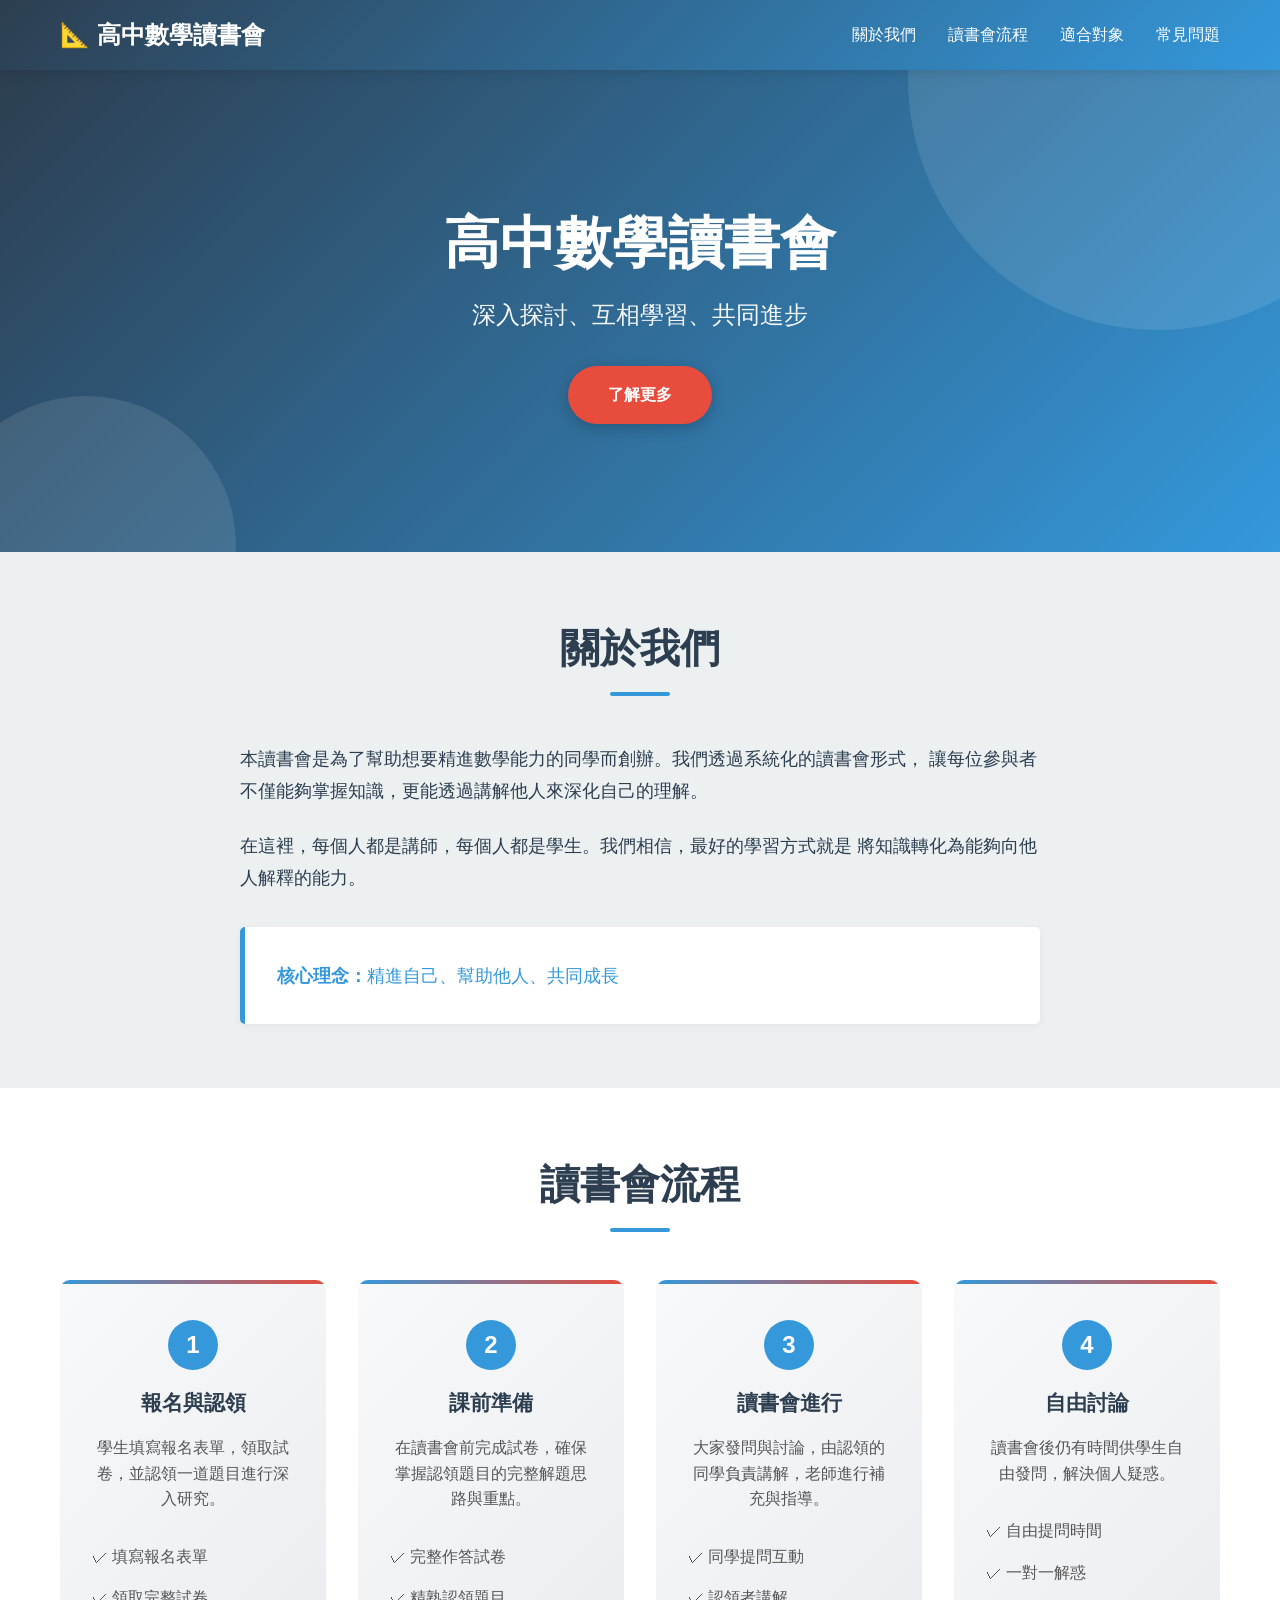
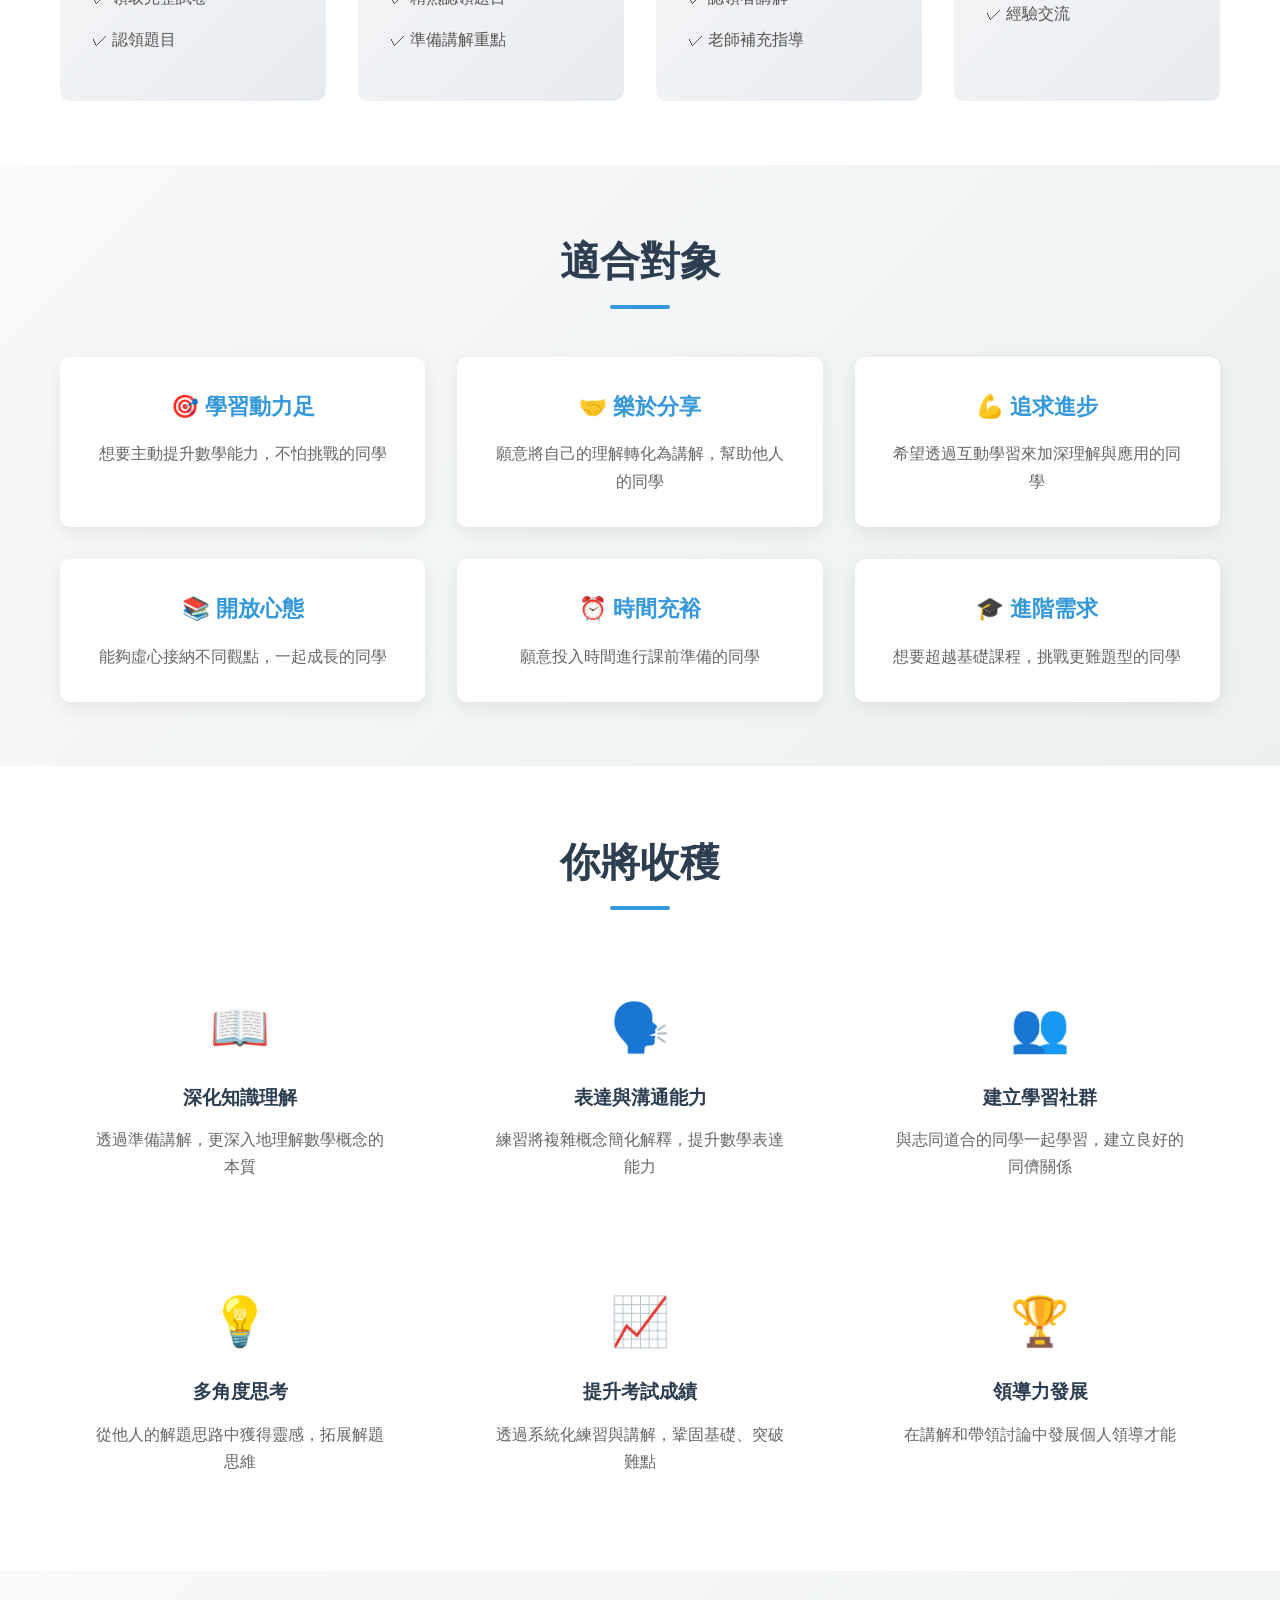
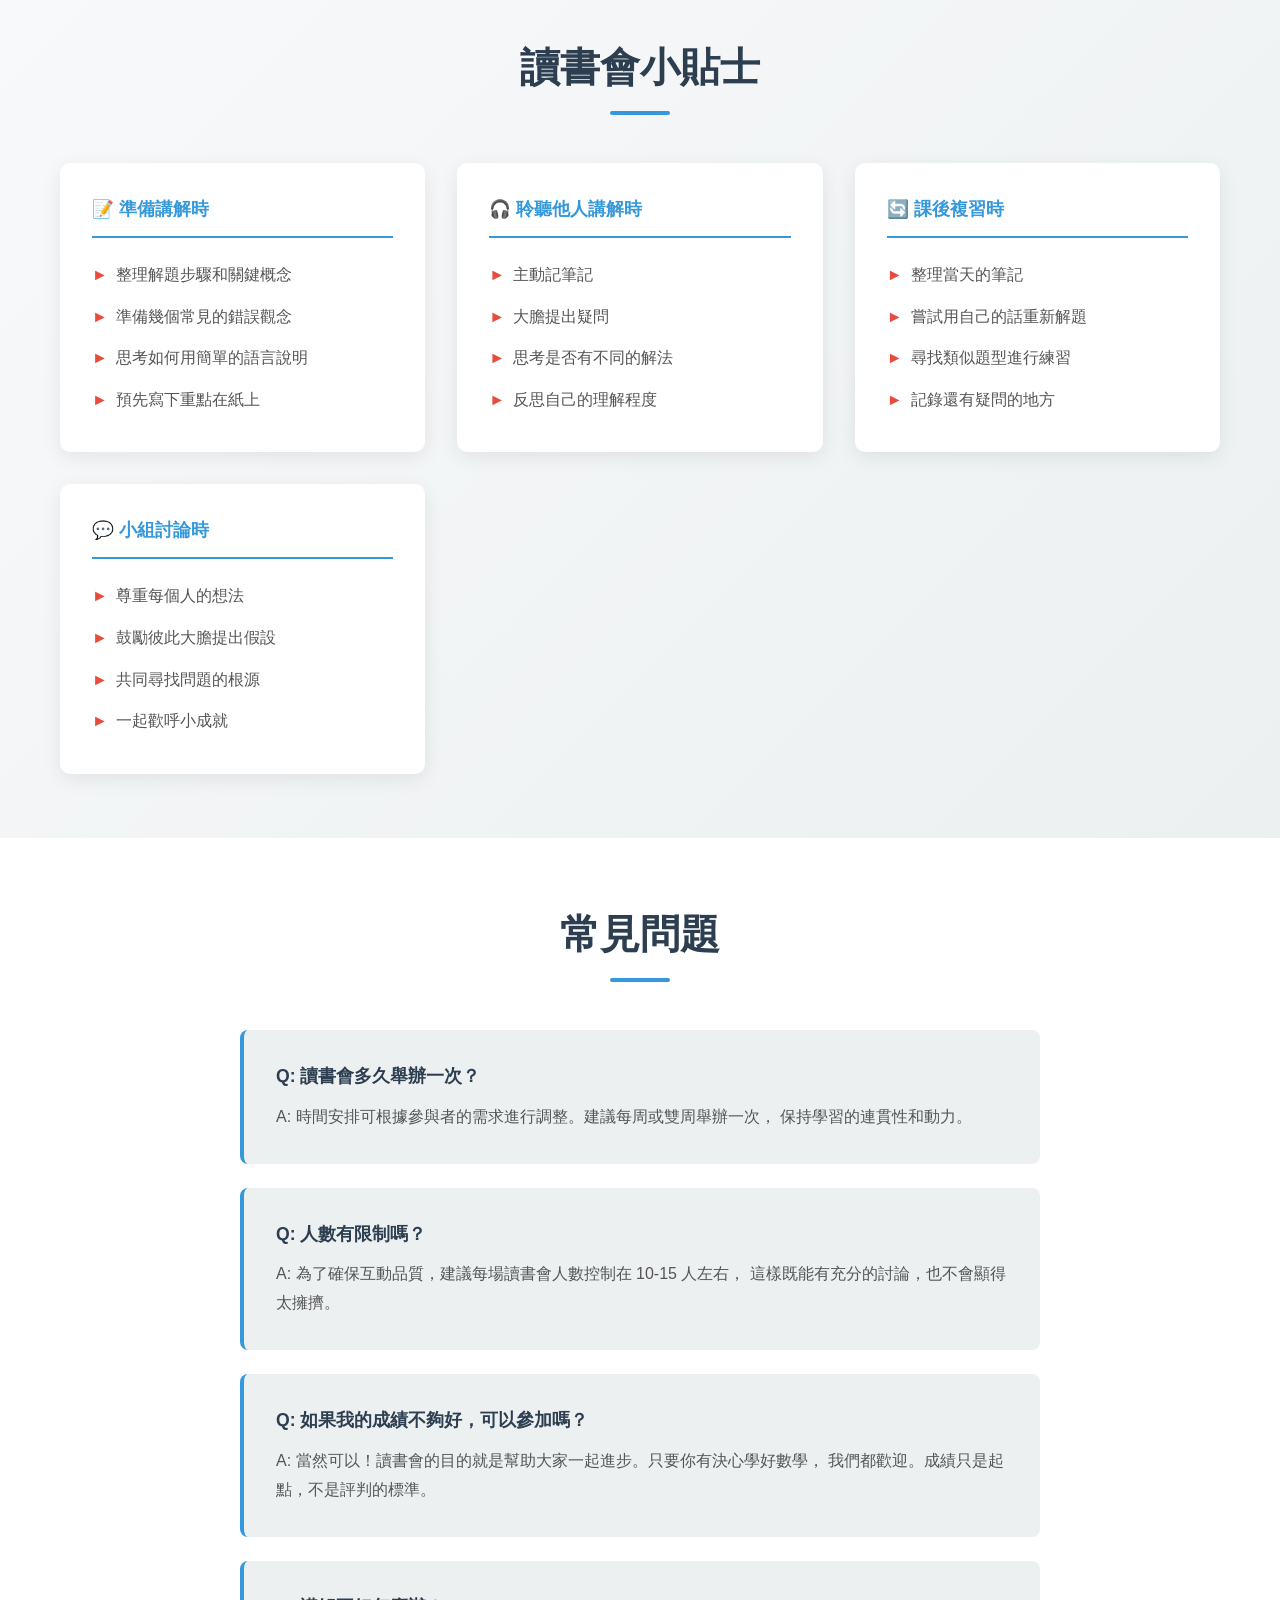
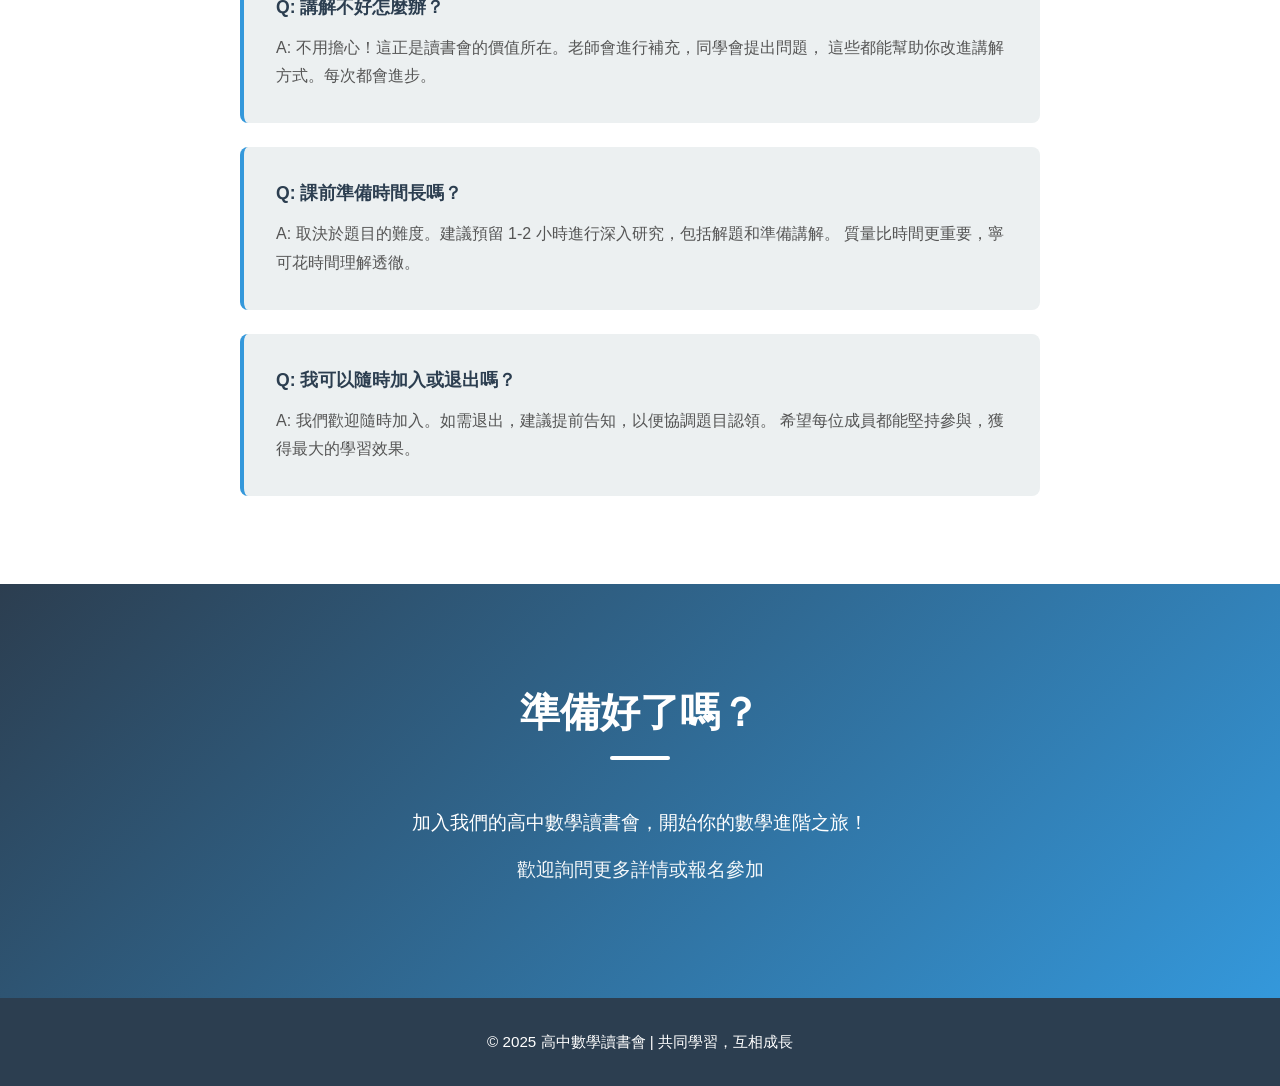
==== index.html @ 01ed3bdd "first commit" ====
<!DOCTYPE html>
<html lang="zh-TW">
<head>
    <meta charset="UTF-8">
    <meta name="viewport" content="width=device-width, initial-scale=1.0">
    <title>高中數學讀書會</title>
    <meta name="description" content="高中數學讀書會｜系統化練習與同儕講解，協助學生深化數學理解、提升解題與表達能力。報名、領卷、認領題目、課前準備、到會上講解並討論。歡迎有心提升的同學加入。">
    <meta name="keywords" content="高中數學, 讀書會, 數學練習, 題目認領, 解題講解, 學習社群">
    <meta name="robots" content="index, follow">
    <link rel="canonical" href="https://example.com/">
    <!-- Open Graph / Facebook -->
    <meta property="og:title" content="高中數學讀書會">
    <meta property="og:description" content="系統化練習與講解：提升數學能力、加強解題與表達。立即報名並認領題目，一起進步！">
    <meta property="og:type" content="website">
    <meta property="og:url" content="https://example.com/">
    <meta property="og:image" content="https://example.com/og-image.png">
    <meta property="og:locale" content="zh_TW">
    <!-- Twitter -->
    <meta name="twitter:card" content="summary_large_image">
    <meta name="twitter:title" content="高中數學讀書會">
    <meta name="twitter:description" content="系統化練習與講解：提升數學能力、加強解題與表達。立即報名並認領題目，一起進步！">
    <meta name="twitter:image" content="https://example.com/og-image.png">
    <meta name="theme-color" content="#2c3e50">
    <link rel="stylesheet" href="styles.css">
        <!-- Structured data (JSON-LD): EducationalOrganization + sample Event -->
        <script type="application/ld+json">
        {
            "@context": "https://schema.org",
            "@graph": [
                {
                    "@type": "EducationalOrganization",
                    "@id": "https://example.com/#organization",
                    "name": "高中數學讀書會",
                    "url": "https://example.com/",
                    "description": "高中數學讀書會｜系統化練習與同儕講解，協助學生深化數學理解、提升解題與表達能力。",
                    "logo": "https://example.com/logo.png",
                    "contactPoint": [
                        {
                            "@type": "ContactPoint",
                            "contactType": "information",
                            "email": "mailto:info@example.com"
                        }
                    ]
                },
                {
                    "@type": "Event",
                    "@id": "https://example.com/#event",
                    "name": "高中數學讀書會場次",
                    "startDate": "2025-12-15T18:30:00+08:00",
                    "endDate": "2025-12-15T20:30:00+08:00",
                    "eventStatus": "https://schema.org/EventScheduled",
                    "eventAttendanceMode": "https://schema.org/OfflineEventAttendanceMode",
                    "location": {
                        "@type": "Place",
                        "name": "教室 / 線上平台",
                        "address": {
                            "@type": "PostalAddress",
                            "addressLocality": "臺北",
                            "addressCountry": "TW"
                        }
                    },
                    "description": "學生認領題目並在讀書會中講解，老師補充與討論。請依實際場次更新時間與地點資訊。",
                    "organizer": {
                        "@id": "https://example.com/#organization"
                    }
                }
            ]
        }
        </script>
</head>
<body>
    <!-- Navigation Bar -->
    <nav class="navbar">
        <div class="container">
            <div class="logo">📐 高中數學讀書會</div>
            <ul class="nav-links">
                <li><a href="#about">關於我們</a></li>
                <li><a href="#process">讀書會流程</a></li>
                <li><a href="#benefits">適合對象</a></li>
                <li><a href="#faq">常見問題</a></li>
            </ul>
        </div>
    </nav>

    <!-- Hero Section -->
    <section class="hero">
        <div class="hero-content">
            <h1>高中數學讀書會</h1>
            <p>深入探討、互相學習、共同進步</p>
            <a href="#process" class="cta-button">了解更多</a>
        </div>
    </section>

    <!-- About Section -->
    <section id="about" class="about">
        <div class="container">
            <h2>關於我們</h2>
            <div class="about-content">
                <p>
                    本讀書會是為了幫助想要精進數學能力的同學而創辦。我們透過系統化的讀書會形式，
                    讓每位參與者不僅能夠掌握知識，更能透過講解他人來深化自己的理解。
                </p>
                <p>
                    在這裡，每個人都是講師，每個人都是學生。我們相信，最好的學習方式就是
                    將知識轉化為能夠向他人解釋的能力。
                </p>
                <div class="highlight-box">
                    <p><strong>核心理念：</strong>精進自己、幫助他人、共同成長</p>
                </div>
            </div>
        </div>
    </section>

    <!-- Process Section -->
    <section id="process" class="process">
        <div class="container">
            <h2>讀書會流程</h2>
            <div class="process-steps">
                <div class="step">
                    <div class="step-number">1</div>
                    <h3>報名與認領</h3>
                    <p>學生填寫報名表單，領取試卷，並認領一道題目進行深入研究。</p>
                    <ul class="step-details">
                        <li>✓ 填寫報名表單</li>
                        <li>✓ 領取完整試卷</li>
                        <li>✓ 認領題目</li>
                    </ul>
                </div>

                <div class="step">
                    <div class="step-number">2</div>
                    <h3>課前準備</h3>
                    <p>在讀書會前完成試卷，確保掌握認領題目的完整解題思路與重點。</p>
                    <ul class="step-details">
                        <li>✓ 完整作答試卷</li>
                        <li>✓ 精熟認領題目</li>
                        <li>✓ 準備講解重點</li>
                    </ul>
                </div>

                <div class="step">
                    <div class="step-number">3</div>
                    <h3>讀書會進行</h3>
                    <p>大家發問與討論，由認領的同學負責講解，老師進行補充與指導。</p>
                    <ul class="step-details">
                        <li>✓ 同學提問互動</li>
                        <li>✓ 認領者講解</li>
                        <li>✓ 老師補充指導</li>
                    </ul>
                </div>

                <div class="step">
                    <div class="step-number">4</div>
                    <h3>自由討論</h3>
                    <p>讀書會後仍有時間供學生自由發問，解決個人疑惑。</p>
                    <ul class="step-details">
                        <li>✓ 自由提問時間</li>
                        <li>✓ 一對一解惑</li>
                        <li>✓ 經驗交流</li>
                    </ul>
                </div>
            </div>
        </div>
    </section>

    <!-- Benefits Section -->
    <section id="benefits" class="benefits">
        <div class="container">
            <h2>適合對象</h2>
            <div class="benefits-grid">
                <div class="benefit-card">
                    <h3>🎯 學習動力足</h3>
                    <p>想要主動提升數學能力，不怕挑戰的同學</p>
                </div>
                <div class="benefit-card">
                    <h3>🤝 樂於分享</h3>
                    <p>願意將自己的理解轉化為講解，幫助他人的同學</p>
                </div>
                <div class="benefit-card">
                    <h3>💪 追求進步</h3>
                    <p>希望透過互動學習來加深理解與應用的同學</p>
                </div>
                <div class="benefit-card">
                    <h3>📚 開放心態</h3>
                    <p>能夠虛心接納不同觀點，一起成長的同學</p>
                </div>
                <div class="benefit-card">
                    <h3>⏰ 時間充裕</h3>
                    <p>願意投入時間進行課前準備的同學</p>
                </div>
                <div class="benefit-card">
                    <h3>🎓 進階需求</h3>
                    <p>想要超越基礎課程，挑戰更難題型的同學</p>
                </div>
            </div>
        </div>
    </section>

    <!-- What You'll Gain Section -->
    <section class="gains">
        <div class="container">
            <h2>你將收穫</h2>
            <div class="gains-content">
                <div class="gain-item">
                    <div class="gain-icon">📖</div>
                    <h3>深化知識理解</h3>
                    <p>透過準備講解，更深入地理解數學概念的本質</p>
                </div>
                <div class="gain-item">
                    <div class="gain-icon">🗣️</div>
                    <h3>表達與溝通能力</h3>
                    <p>練習將複雜概念簡化解釋，提升數學表達能力</p>
                </div>
                <div class="gain-item">
                    <div class="gain-icon">👥</div>
                    <h3>建立學習社群</h3>
                    <p>與志同道合的同學一起學習，建立良好的同儕關係</p>
                </div>
                <div class="gain-item">
                    <div class="gain-icon">💡</div>
                    <h3>多角度思考</h3>
                    <p>從他人的解題思路中獲得靈感，拓展解題思維</p>
                </div>
                <div class="gain-item">
                    <div class="gain-icon">📈</div>
                    <h3>提升考試成績</h3>
                    <p>透過系統化練習與講解，鞏固基礎、突破難點</p>
                </div>
                <div class="gain-item">
                    <div class="gain-icon">🏆</div>
                    <h3>領導力發展</h3>
                    <p>在講解和帶領討論中發展個人領導才能</p>
                </div>
            </div>
        </div>
    </section>

    <!-- Study Tips Section -->
    <section class="study-tips">
        <div class="container">
            <h2>讀書會小貼士</h2>
            <div class="tips-grid">
                <div class="tip-box">
                    <h4>📝 準備講解時</h4>
                    <ul>
                        <li>整理解題步驟和關鍵概念</li>
                        <li>準備幾個常見的錯誤觀念</li>
                        <li>思考如何用簡單的語言說明</li>
                        <li>預先寫下重點在紙上</li>
                    </ul>
                </div>
                <div class="tip-box">
                    <h4>🎧 聆聽他人講解時</h4>
                    <ul>
                        <li>主動記筆記</li>
                        <li>大膽提出疑問</li>
                        <li>思考是否有不同的解法</li>
                        <li>反思自己的理解程度</li>
                    </ul>
                </div>
                <div class="tip-box">
                    <h4>🔄 課後複習時</h4>
                    <ul>
                        <li>整理當天的筆記</li>
                        <li>嘗試用自己的話重新解題</li>
                        <li>尋找類似題型進行練習</li>
                        <li>記錄還有疑問的地方</li>
                    </ul>
                </div>
                <div class="tip-box">
                    <h4>💬 小組討論時</h4>
                    <ul>
                        <li>尊重每個人的想法</li>
                        <li>鼓勵彼此大膽提出假設</li>
                        <li>共同尋找問題的根源</li>
                        <li>一起歡呼小成就</li>
                    </ul>
                </div>
            </div>
        </div>
    </section>

    <!-- FAQ Section -->
    <section id="faq" class="faq">
        <div class="container">
            <h2>常見問題</h2>
            <div class="faq-content">
                <div class="faq-item">
                    <h3>Q: 讀書會多久舉辦一次？</h3>
                    <p>A: 時間安排可根據參與者的需求進行調整。建議每周或雙周舉辦一次，
                    保持學習的連貫性和動力。</p>
                </div>
                <div class="faq-item">
                    <h3>Q: 人數有限制嗎？</h3>
                    <p>A: 為了確保互動品質，建議每場讀書會人數控制在 10-15 人左右，
                    這樣既能有充分的討論，也不會顯得太擁擠。</p>
                </div>
                <div class="faq-item">
                    <h3>Q: 如果我的成績不夠好，可以參加嗎？</h3>
                    <p>A: 當然可以！讀書會的目的就是幫助大家一起進步。只要你有決心學好數學，
                    我們都歡迎。成績只是起點，不是評判的標準。</p>
                </div>
                <div class="faq-item">
                    <h3>Q: 講解不好怎麼辦？</h3>
                    <p>A: 不用擔心！這正是讀書會的價值所在。老師會進行補充，同學會提出問題，
                    這些都能幫助你改進講解方式。每次都會進步。</p>
                </div>
                <div class="faq-item">
                    <h3>Q: 課前準備時間長嗎？</h3>
                    <p>A: 取決於題目的難度。建議預留 1-2 小時進行深入研究，包括解題和準備講解。
                    質量比時間更重要，寧可花時間理解透徹。</p>
                </div>
                <div class="faq-item">
                    <h3>Q: 我可以隨時加入或退出嗎？</h3>
                    <p>A: 我們歡迎隨時加入。如需退出，建議提前告知，以便協調題目認領。
                    希望每位成員都能堅持參與，獲得最大的學習效果。</p>
                </div>
            </div>
        </div>
    </section>

    <!-- Contact Section -->
    <section class="contact">
        <div class="container">
            <h2>準備好了嗎？</h2>
            <p>加入我們的高中數學讀書會，開始你的數學進階之旅！</p>
            <p class="contact-info">歡迎詢問更多詳情或報名參加</p>
        </div>
    </section>

    <!-- Footer -->
    <footer class="footer">
        <div class="container">
            <p>&copy; 2025 高中數學讀書會 | 共同學習，互相成長</p>
        </div>
    </footer>
</body>
</html>
---- styles.css ----
* {
    margin: 0;
    padding: 0;
    box-sizing: border-box;
}

:root {
    --primary-color: #2c3e50;
    --secondary-color: #3498db;
    --accent-color: #e74c3c;
    --light-color: #ecf0f1;
    --text-color: #2c3e50;
    --border-color: #bdc3c7;
    --success-color: #27ae60;
}

body {
    font-family: 'Segoe UI', Tahoma, Geneva, Verdana, sans-serif;
    line-height: 1.6;
    color: var(--text-color);
    background-color: #ffffff;
}

.container {
    max-width: 1200px;
    margin: 0 auto;
    padding: 0 20px;
}

/* Navigation Bar */
.navbar {
    background: linear-gradient(135deg, var(--primary-color) 0%, var(--secondary-color) 100%);
    padding: 1rem 0;
    position: sticky;
    top: 0;
    z-index: 100;
    box-shadow: 0 2px 10px rgba(0, 0, 0, 0.1);
}

.navbar .container {
    display: flex;
    justify-content: space-between;
    align-items: center;
}

.logo {
    font-size: 1.5rem;
    font-weight: bold;
    color: white;
}

.nav-links {
    display: flex;
    list-style: none;
    gap: 2rem;
}

.nav-links a {
    color: white;
    text-decoration: none;
    transition: opacity 0.3s;
}

.nav-links a:hover {
    opacity: 0.8;
}

/* Hero Section */
.hero {
    background: linear-gradient(135deg, var(--primary-color) 0%, var(--secondary-color) 100%);
    color: white;
    padding: 8rem 2rem;
    text-align: center;
    position: relative;
    overflow: hidden;
}

.hero::before {
    content: '';
    position: absolute;
    top: -50%;
    right: -10%;
    width: 500px;
    height: 500px;
    background: rgba(255, 255, 255, 0.1);
    border-radius: 50%;
}

.hero::after {
    content: '';
    position: absolute;
    bottom: -30%;
    left: -5%;
    width: 300px;
    height: 300px;
    background: rgba(255, 255, 255, 0.1);
    border-radius: 50%;
}

.hero-content {
    position: relative;
    z-index: 1;
}

.hero h1 {
    font-size: 3.5rem;
    margin-bottom: 0.5rem;
    font-weight: 700;
}

.hero p {
    font-size: 1.5rem;
    margin-bottom: 2rem;
    opacity: 0.95;
}

.cta-button {
    display: inline-block;
    padding: 1rem 2.5rem;
    background-color: var(--accent-color);
    color: white;
    text-decoration: none;
    border-radius: 50px;
    font-weight: bold;
    transition: all 0.3s;
    box-shadow: 0 4px 15px rgba(0, 0, 0, 0.2);
}

.cta-button:hover {
    background-color: #c0392b;
    transform: translateY(-3px);
    box-shadow: 0 6px 20px rgba(0, 0, 0, 0.3);
}

/* Section Styling */
section {
    padding: 4rem 2rem;
}

section h2 {
    font-size: 2.5rem;
    text-align: center;
    margin-bottom: 3rem;
    color: var(--primary-color);
    position: relative;
    padding-bottom: 1rem;
}

section h2::after {
    content: '';
    position: absolute;
    bottom: 0;
    left: 50%;
    transform: translateX(-50%);
    width: 60px;
    height: 4px;
    background: var(--secondary-color);
    border-radius: 2px;
}

/* About Section */
.about {
    background-color: var(--light-color);
}

.about-content {
    max-width: 800px;
    margin: 0 auto;
}

.about-content p {
    font-size: 1.1rem;
    margin-bottom: 1.5rem;
    line-height: 1.8;
}

.highlight-box {
    background: white;
    padding: 2rem;
    border-left: 5px solid var(--secondary-color);
    border-radius: 5px;
    margin-top: 2rem;
    box-shadow: 0 2px 10px rgba(0, 0, 0, 0.05);
}

.highlight-box p {
    margin: 0;
    font-size: 1.15rem;
    color: var(--secondary-color);
}

/* Process Section */
.process {
    background: white;
}

.process-steps {
    display: grid;
    grid-template-columns: repeat(auto-fit, minmax(260px, 1fr));
    gap: 2rem;
}

.step {
    background: linear-gradient(135deg, #f8f9fa 0%, #e9ecef 100%);
    padding: 2.5rem 2rem;
    border-radius: 10px;
    text-align: center;
    transition: all 0.3s;
    position: relative;
    overflow: hidden;
}

.step::before {
    content: '';
    position: absolute;
    top: 0;
    left: 0;
    right: 0;
    height: 4px;
    background: linear-gradient(90deg, var(--secondary-color), var(--accent-color));
}

.step:hover {
    transform: translateY(-10px);
    box-shadow: 0 10px 30px rgba(0, 0, 0, 0.1);
}

.step-number {
    display: inline-flex;
    align-items: center;
    justify-content: center;
    width: 50px;
    height: 50px;
    background: var(--secondary-color);
    color: white;
    border-radius: 50%;
    font-size: 1.5rem;
    font-weight: bold;
    margin-bottom: 1rem;
}

.step h3 {
    font-size: 1.3rem;
    margin-bottom: 1rem;
    color: var(--primary-color);
}

.step p {
    margin-bottom: 1.5rem;
    color: #555;
}

.step-details {
    list-style: none;
    text-align: left;
}

.step-details li {
    padding: 0.5rem 0;
    color: #555;
}

/* Benefits Section */
.benefits {
    background: linear-gradient(135deg, #f8f9fa 0%, var(--light-color) 100%);
}

.benefits-grid {
    display: grid;
    grid-template-columns: repeat(auto-fit, minmax(300px, 1fr));
    gap: 2rem;
}

.benefit-card {
    background: white;
    padding: 2rem;
    border-radius: 10px;
    text-align: center;
    box-shadow: 0 5px 20px rgba(0, 0, 0, 0.08);
    transition: all 0.3s;
}

.benefit-card:hover {
    transform: scale(1.05);
    box-shadow: 0 10px 35px rgba(0, 0, 0, 0.15);
}

.benefit-card h3 {
    font-size: 1.4rem;
    margin-bottom: 1rem;
    color: var(--secondary-color);
}

.benefit-card p {
    color: #666;
    line-height: 1.7;
}

/* What You'll Gain Section */
.gains {
    background: white;
}

.gains-content {
    display: grid;
    grid-template-columns: repeat(auto-fit, minmax(280px, 1fr));
    gap: 2.5rem;
}

.gain-item {
    text-align: center;
    padding: 2rem;
}

.gain-icon {
    font-size: 3rem;
    margin-bottom: 1rem;
    display: block;
}

.gain-item h3 {
    font-size: 1.2rem;
    margin-bottom: 0.8rem;
    color: var(--primary-color);
}

.gain-item p {
    color: #666;
    line-height: 1.7;
}

/* Study Tips Section */
.study-tips {
    background: linear-gradient(135deg, #f8f9fa 0%, var(--light-color) 100%);
}

.tips-grid {
    display: grid;
    grid-template-columns: repeat(auto-fit, minmax(280px, 1fr));
    gap: 2rem;
}

.tip-box {
    background: white;
    padding: 2rem;
    border-radius: 10px;
    box-shadow: 0 5px 20px rgba(0, 0, 0, 0.08);
}

.tip-box h4 {
    font-size: 1.1rem;
    margin-bottom: 1rem;
    color: var(--secondary-color);
    border-bottom: 2px solid var(--secondary-color);
    padding-bottom: 0.8rem;
}

.tip-box ul {
    list-style: none;
}

.tip-box li {
    padding: 0.5rem 0;
    color: #555;
    position: relative;
    padding-left: 1.5rem;
}

.tip-box li::before {
    content: '►';
    position: absolute;
    left: 0;
    color: var(--accent-color);
}

/* FAQ Section */
.faq {
    background: white;
}

.faq-content {
    max-width: 800px;
    margin: 0 auto;
}

.faq-item {
    background: var(--light-color);
    padding: 2rem;
    margin-bottom: 1.5rem;
    border-radius: 8px;
    border-left: 4px solid var(--secondary-color);
    transition: all 0.3s;
}

.faq-item:hover {
    box-shadow: 0 5px 15px rgba(0, 0, 0, 0.1);
}

.faq-item h3 {
    color: var(--primary-color);
    margin-bottom: 0.8rem;
    font-size: 1.1rem;
}

.faq-item p {
    color: #555;
    line-height: 1.8;
}

/* Contact Section */
.contact {
    background: linear-gradient(135deg, var(--primary-color) 0%, var(--secondary-color) 100%);
    color: white;
    text-align: center;
    padding: 6rem 2rem;
}

.contact h2 {
    color: white;
}

.contact h2::after {
    background-color: white;
}

.contact p {
    font-size: 1.2rem;
    margin-bottom: 1rem;
}

.contact-info {
    font-size: 1.1rem;
    opacity: 0.95;
}

/* Footer */
.footer {
    background-color: var(--primary-color);
    color: white;
    text-align: center;
    padding: 2rem;
    font-size: 0.95rem;
}

/* Responsive Design */
@media (max-width: 768px) {
    .nav-links {
        gap: 1rem;
        font-size: 0.9rem;
    }

    .hero h1 {
        font-size: 2rem;
    }

    .hero p {
        font-size: 1.1rem;
    }

    section h2 {
        font-size: 2rem;
    }

    .process-steps {
        grid-template-columns: 1fr;
    }

    .benefits-grid {
        grid-template-columns: 1fr;
    }

    .gains-content {
        grid-template-columns: 1fr;
    }

    .tips-grid {
        grid-template-columns: 1fr;
    }

    .hero {
        padding: 4rem 1rem;
    }

    section {
        padding: 3rem 1rem;
    }

    .contact {
        padding: 4rem 1rem;
    }
}

@media (max-width: 480px) {
    .navbar .container {
        flex-direction: column;
        gap: 1rem;
    }

    .logo {
        font-size: 1.2rem;
    }

    .nav-links {
        flex-direction: column;
        gap: 0.5rem;
        text-align: center;
    }

    .hero h1 {
        font-size: 1.5rem;
    }

    .hero p {
        font-size: 1rem;
    }

    .cta-button {
        padding: 0.8rem 1.5rem;
        font-size: 0.9rem;
    }

    section h2 {
        font-size: 1.5rem;
    }

    .step-number {
        width: 40px;
        height: 40px;
        font-size: 1.2rem;
    }
}

/* Animation */
@keyframes fadeInUp {
    from {
        opacity: 0;
        transform: translateY(20px);
    }
    to {
        opacity: 1;
        transform: translateY(0);
    }
}

section {
    animation: fadeInUp 0.6s ease-out;
}
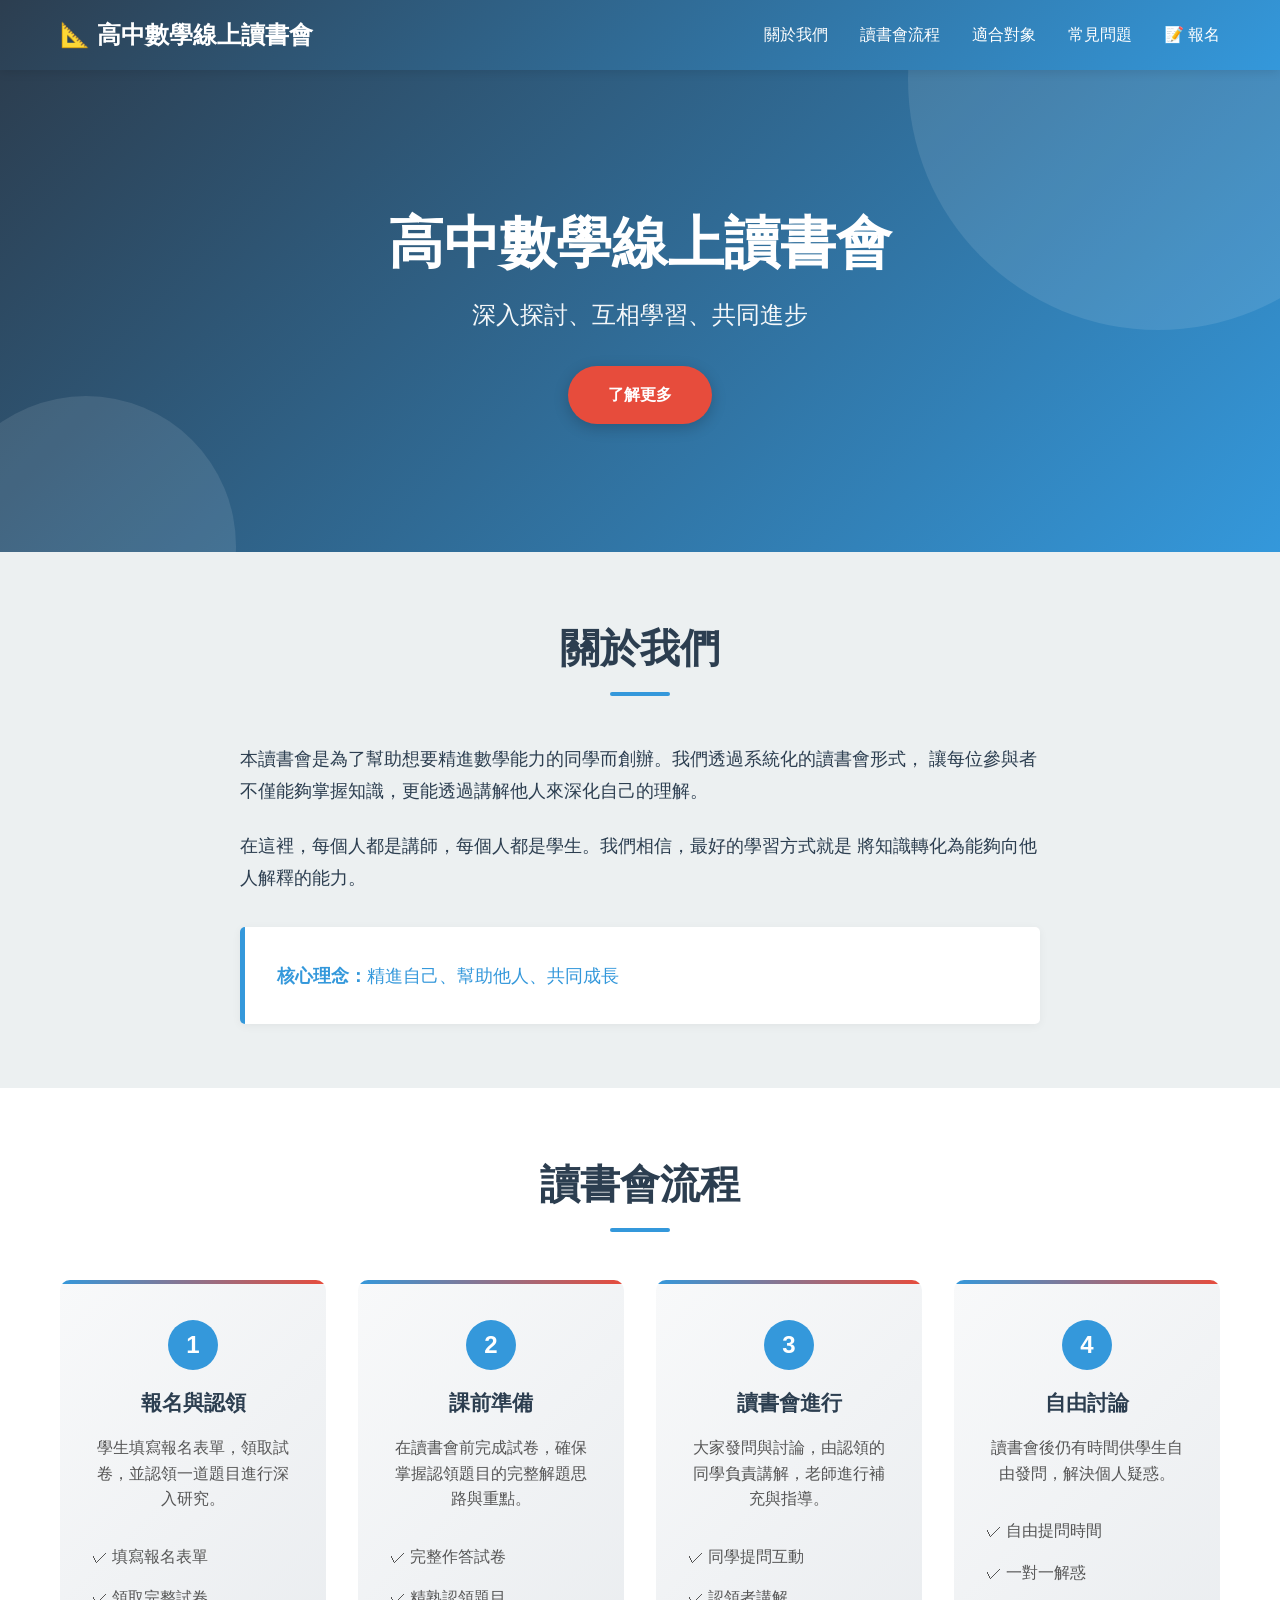
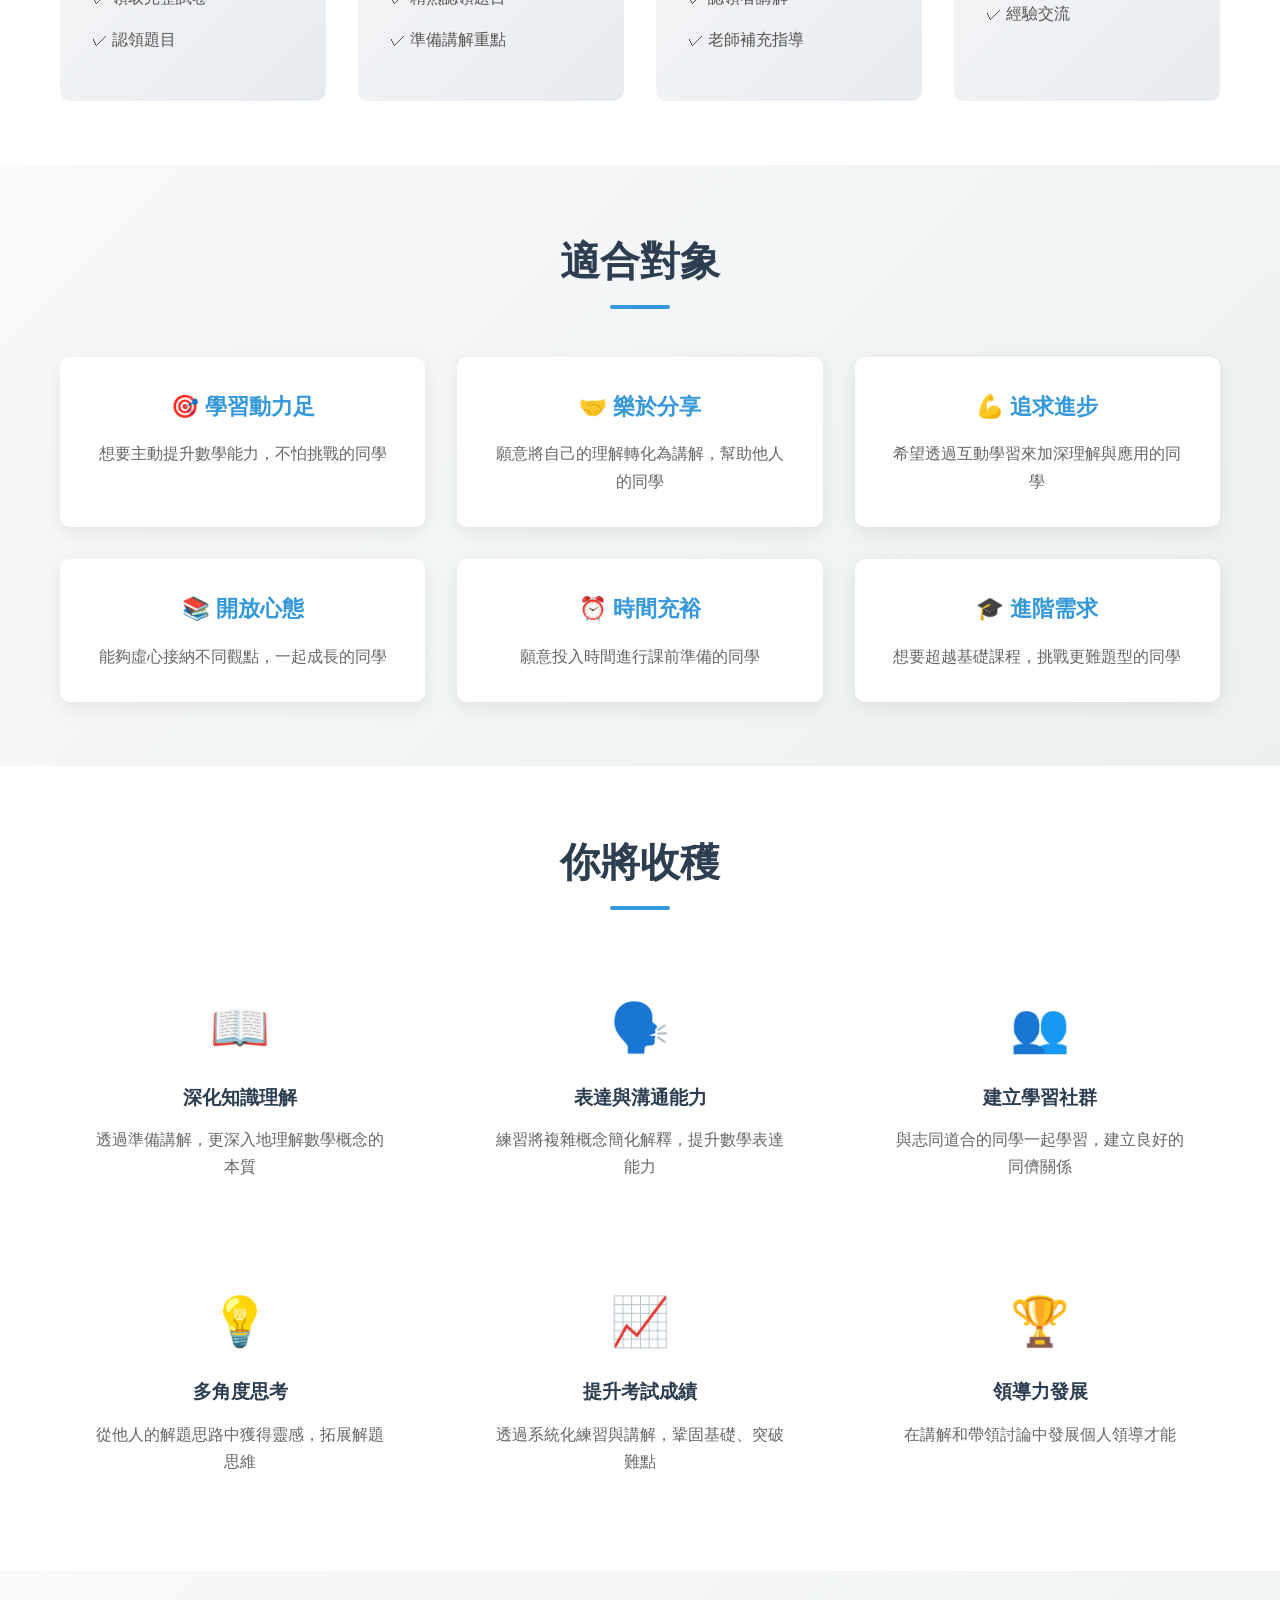
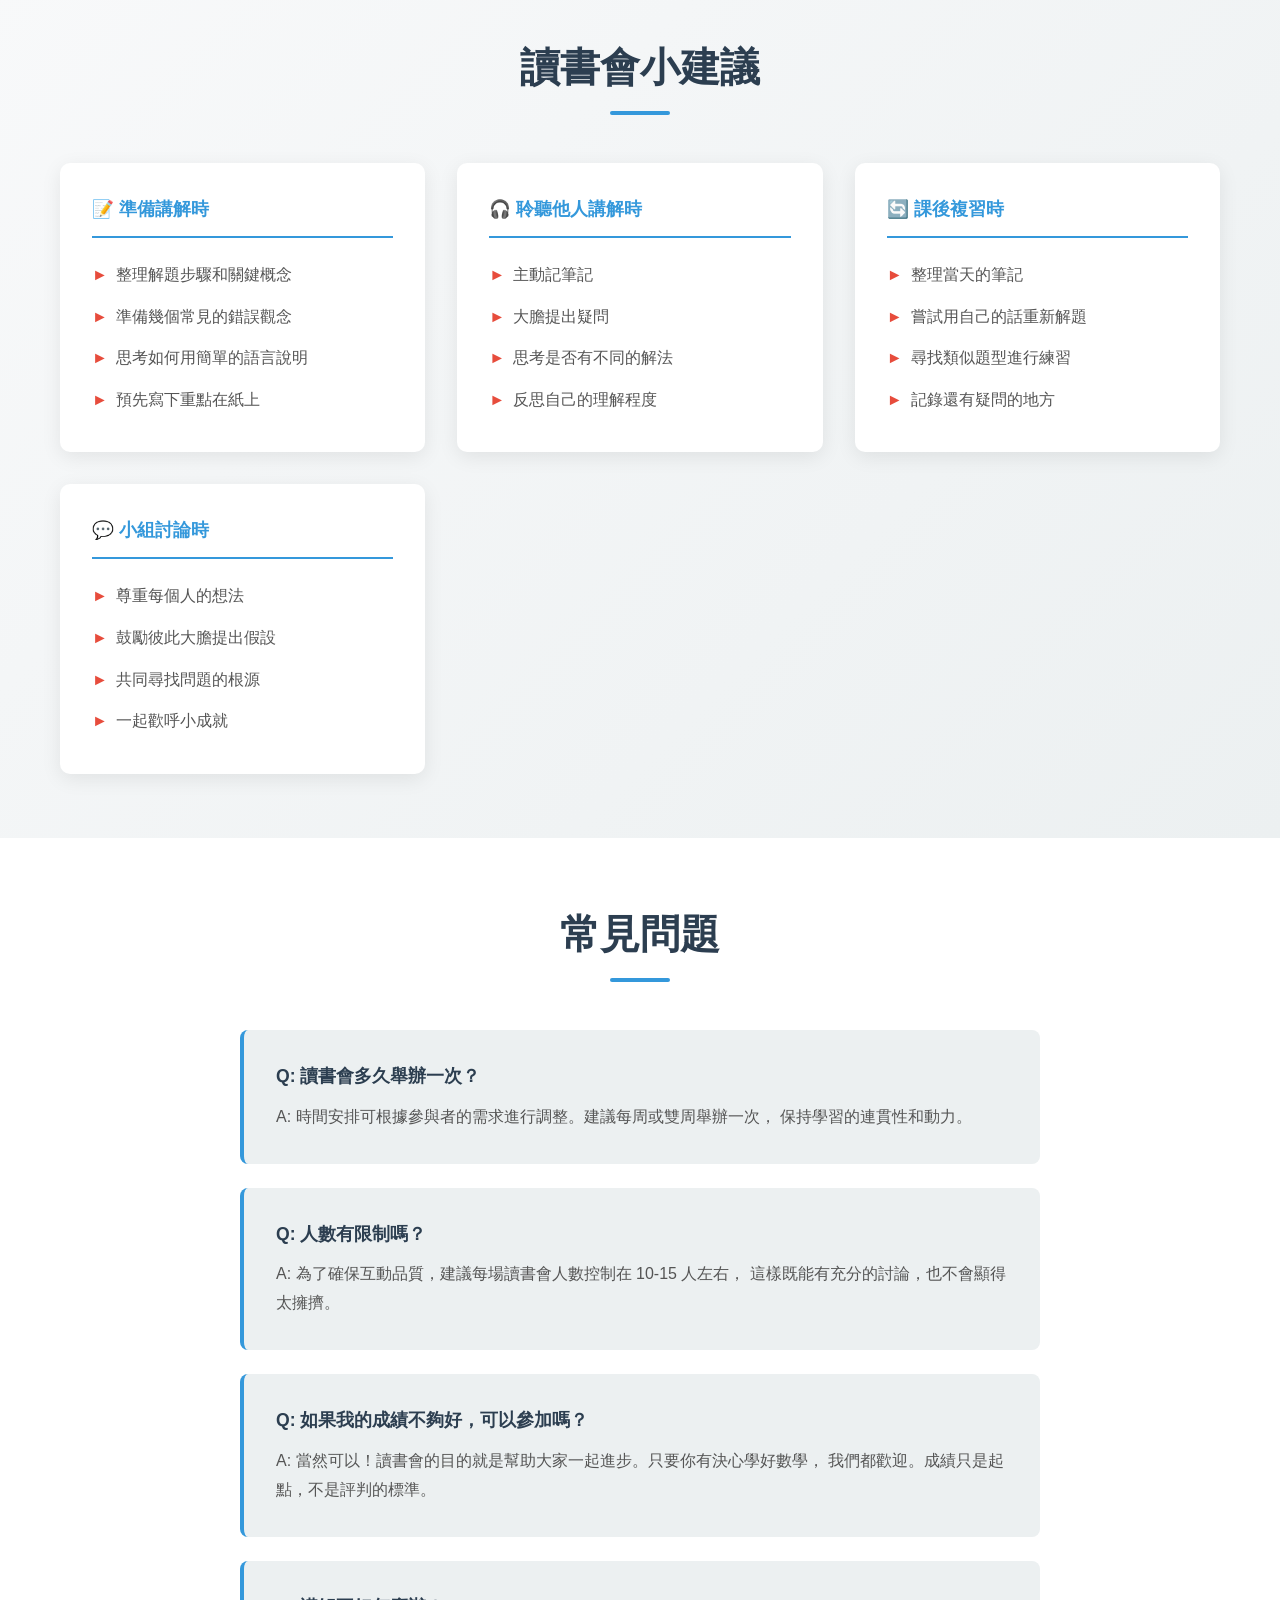
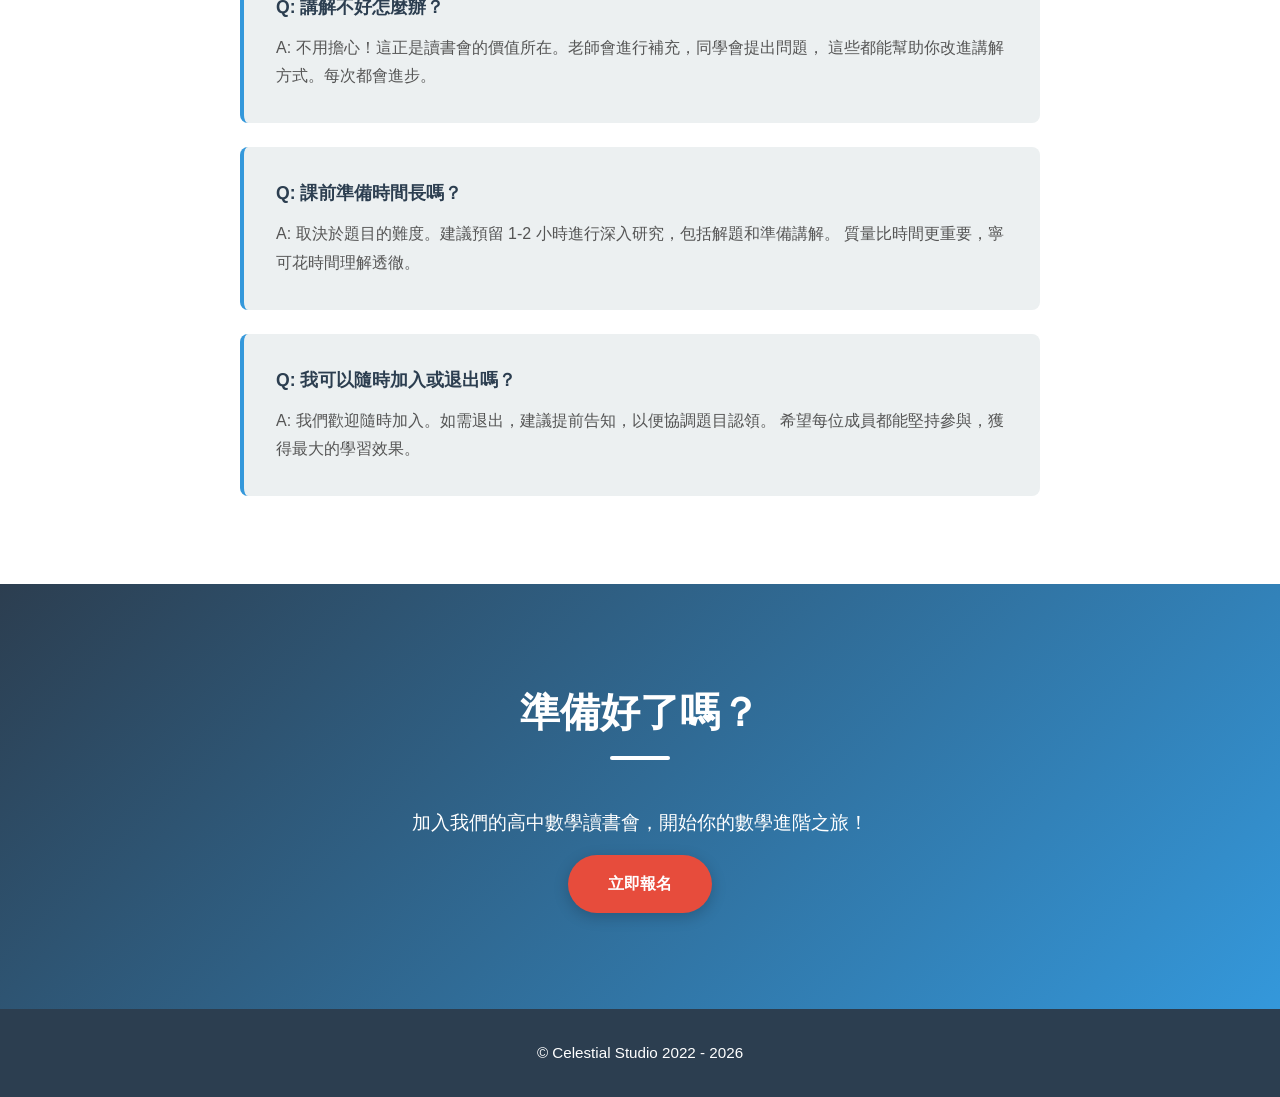
==== commit 3786e64a: "add favicon" ====
--- a/index.html
+++ b/index.html
@@ -1,39 +1,44 @@
 <!DOCTYPE html>
 <html lang="zh-TW">
+
 <head>
     <meta charset="UTF-8">
     <meta name="viewport" content="width=device-width, initial-scale=1.0">
-    <title>高中數學讀書會</title>
-    <meta name="description" content="高中數學讀書會｜系統化練習與同儕講解，協助學生深化數學理解、提升解題與表達能力。報名、領卷、認領題目、課前準備、到會上講解並討論。歡迎有心提升的同學加入。">
-    <meta name="keywords" content="高中數學, 讀書會, 數學練習, 題目認領, 解題講解, 學習社群">
+    <title>高中數學線上讀書會</title>
+    <meta name="description" content="高中數學線上讀書會｜系統化練習與同儕講解，協助學生深化數學理解、提升解題與表達能力。報名、領卷、認領題目、課前準備、到會上講解並討論。歡迎有心提升的同學加入。">
+    <meta name="keywords" content="高中數學, 讀書會, 線上讀書會, 數學練習, 題目認領, 解題講解, 學習社群">
     <meta name="robots" content="index, follow">
-    <link rel="canonical" href="https://example.com/">
+    <link rel="canonical" href="https://r3399r.github.io/alhena/">
+    <!-- Favicon -->
+    <link rel="icon" href="favicon.png" type="image/png">
+    <link rel="apple-touch-icon" sizes="180x180" href="favicon.png">
+    <link rel="shortcut icon" href="favicon.png">
     <!-- Open Graph / Facebook -->
-    <meta property="og:title" content="高中數學讀書會">
+    <meta property="og:title" content="高中數學線上讀書會">
     <meta property="og:description" content="系統化練習與講解：提升數學能力、加強解題與表達。立即報名並認領題目，一起進步！">
     <meta property="og:type" content="website">
-    <meta property="og:url" content="https://example.com/">
-    <meta property="og:image" content="https://example.com/og-image.png">
+    <meta property="og:url" content="https://r3399r.github.io/alhena/">
+    <meta property="og:image" content="favicon.png">
     <meta property="og:locale" content="zh_TW">
     <!-- Twitter -->
     <meta name="twitter:card" content="summary_large_image">
-    <meta name="twitter:title" content="高中數學讀書會">
+    <meta name="twitter:title" content="高中數學線上讀書會">
     <meta name="twitter:description" content="系統化練習與講解：提升數學能力、加強解題與表達。立即報名並認領題目，一起進步！">
-    <meta name="twitter:image" content="https://example.com/og-image.png">
+    <meta name="twitter:image" content="favicon.png">
     <meta name="theme-color" content="#2c3e50">
     <link rel="stylesheet" href="styles.css">
-        <!-- Structured data (JSON-LD): EducationalOrganization + sample Event -->
-        <script type="application/ld+json">
+    <!-- Structured data (JSON-LD): EducationalOrganization + sample Event -->
+    <script type="application/ld+json">
         {
             "@context": "https://schema.org",
             "@graph": [
                 {
                     "@type": "EducationalOrganization",
                     "@id": "https://example.com/#organization",
-                    "name": "高中數學讀書會",
-                    "url": "https://example.com/",
-                    "description": "高中數學讀書會｜系統化練習與同儕講解，協助學生深化數學理解、提升解題與表達能力。",
-                    "logo": "https://example.com/logo.png",
+                    "name": "高中數學線上讀書會",
+                    "url": "https://r3399r.github.io/alhena/",
+                    "description": "高中數學線上讀書會｜系統化練習與同儕講解，協助學生深化數學理解、提升解題與表達能力。",
+                    "logo": https://r3399r.github.io/alhena/favicon.png",
                     "contactPoint": [
                         {
                             "@type": "ContactPoint",
@@ -41,43 +46,23 @@
                             "email": "mailto:info@example.com"
                         }
                     ]
-                },
-                {
-                    "@type": "Event",
-                    "@id": "https://example.com/#event",
-                    "name": "高中數學讀書會場次",
-                    "startDate": "2025-12-15T18:30:00+08:00",
-                    "endDate": "2025-12-15T20:30:00+08:00",
-                    "eventStatus": "https://schema.org/EventScheduled",
-                    "eventAttendanceMode": "https://schema.org/OfflineEventAttendanceMode",
-                    "location": {
-                        "@type": "Place",
-                        "name": "教室 / 線上平台",
-                        "address": {
-                            "@type": "PostalAddress",
-                            "addressLocality": "臺北",
-                            "addressCountry": "TW"
-                        }
-                    },
-                    "description": "學生認領題目並在讀書會中講解，老師補充與討論。請依實際場次更新時間與地點資訊。",
-                    "organizer": {
-                        "@id": "https://example.com/#organization"
-                    }
                 }
             ]
         }
         </script>
 </head>
+
 <body>
     <!-- Navigation Bar -->
     <nav class="navbar">
         <div class="container">
-            <div class="logo">📐 高中數學讀書會</div>
+            <div class="logo">📐 高中數學線上讀書會</div>
             <ul class="nav-links">
                 <li><a href="#about">關於我們</a></li>
                 <li><a href="#process">讀書會流程</a></li>
                 <li><a href="#benefits">適合對象</a></li>
                 <li><a href="#faq">常見問題</a></li>
+                <li><a href="https://lin.ee/Bxgey9wx" class="nav-signup" target="_blank">📝 報名</a></li>
             </ul>
         </div>
     </nav>
@@ -85,7 +70,7 @@
     <!-- Hero Section -->
     <section class="hero">
         <div class="hero-content">
-            <h1>高中數學讀書會</h1>
+            <h1>高中數學線上讀書會</h1>
             <p>深入探討、互相學習、共同進步</p>
             <a href="#process" class="cta-button">了解更多</a>
         </div>
@@ -238,7 +223,7 @@
     <!-- Study Tips Section -->
     <section class="study-tips">
         <div class="container">
-            <h2>讀書會小貼士</h2>
+            <h2>讀書會小建議</h2>
             <div class="tips-grid">
                 <div class="tip-box">
                     <h4>📝 準備講解時</h4>
@@ -288,32 +273,32 @@
                 <div class="faq-item">
                     <h3>Q: 讀書會多久舉辦一次？</h3>
                     <p>A: 時間安排可根據參與者的需求進行調整。建議每周或雙周舉辦一次，
-                    保持學習的連貫性和動力。</p>
+                        保持學習的連貫性和動力。</p>
                 </div>
                 <div class="faq-item">
                     <h3>Q: 人數有限制嗎？</h3>
                     <p>A: 為了確保互動品質，建議每場讀書會人數控制在 10-15 人左右，
-                    這樣既能有充分的討論，也不會顯得太擁擠。</p>
+                        這樣既能有充分的討論，也不會顯得太擁擠。</p>
                 </div>
                 <div class="faq-item">
                     <h3>Q: 如果我的成績不夠好，可以參加嗎？</h3>
                     <p>A: 當然可以！讀書會的目的就是幫助大家一起進步。只要你有決心學好數學，
-                    我們都歡迎。成績只是起點，不是評判的標準。</p>
+                        我們都歡迎。成績只是起點，不是評判的標準。</p>
                 </div>
                 <div class="faq-item">
                     <h3>Q: 講解不好怎麼辦？</h3>
                     <p>A: 不用擔心！這正是讀書會的價值所在。老師會進行補充，同學會提出問題，
-                    這些都能幫助你改進講解方式。每次都會進步。</p>
+                        這些都能幫助你改進講解方式。每次都會進步。</p>
                 </div>
                 <div class="faq-item">
                     <h3>Q: 課前準備時間長嗎？</h3>
                     <p>A: 取決於題目的難度。建議預留 1-2 小時進行深入研究，包括解題和準備講解。
-                    質量比時間更重要，寧可花時間理解透徹。</p>
+                        質量比時間更重要，寧可花時間理解透徹。</p>
                 </div>
                 <div class="faq-item">
                     <h3>Q: 我可以隨時加入或退出嗎？</h3>
                     <p>A: 我們歡迎隨時加入。如需退出，建議提前告知，以便協調題目認領。
-                    希望每位成員都能堅持參與，獲得最大的學習效果。</p>
+                        希望每位成員都能堅持參與，獲得最大的學習效果。</p>
                 </div>
             </div>
         </div>
@@ -324,15 +309,20 @@
         <div class="container">
             <h2>準備好了嗎？</h2>
             <p>加入我們的高中數學讀書會，開始你的數學進階之旅！</p>
-            <p class="contact-info">歡迎詢問更多詳情或報名參加</p>
+            <a href="https://lin.ee/Bxgey9wx" class="cta-button" target="_blank">立即報名</a>
         </div>
     </section>
 
     <!-- Footer -->
     <footer class="footer">
         <div class="container">
-            <p>&copy; 2025 高中數學讀書會 | 共同學習，互相成長</p>
+            <p>&copy; Celestial Studio 2022 - <span id="year"></span></p>
         </div>
     </footer>
+
+    <script>
+        document.getElementById('year').textContent = new Date().getFullYear();
+    </script>
 </body>
-</html>
+
+</html>
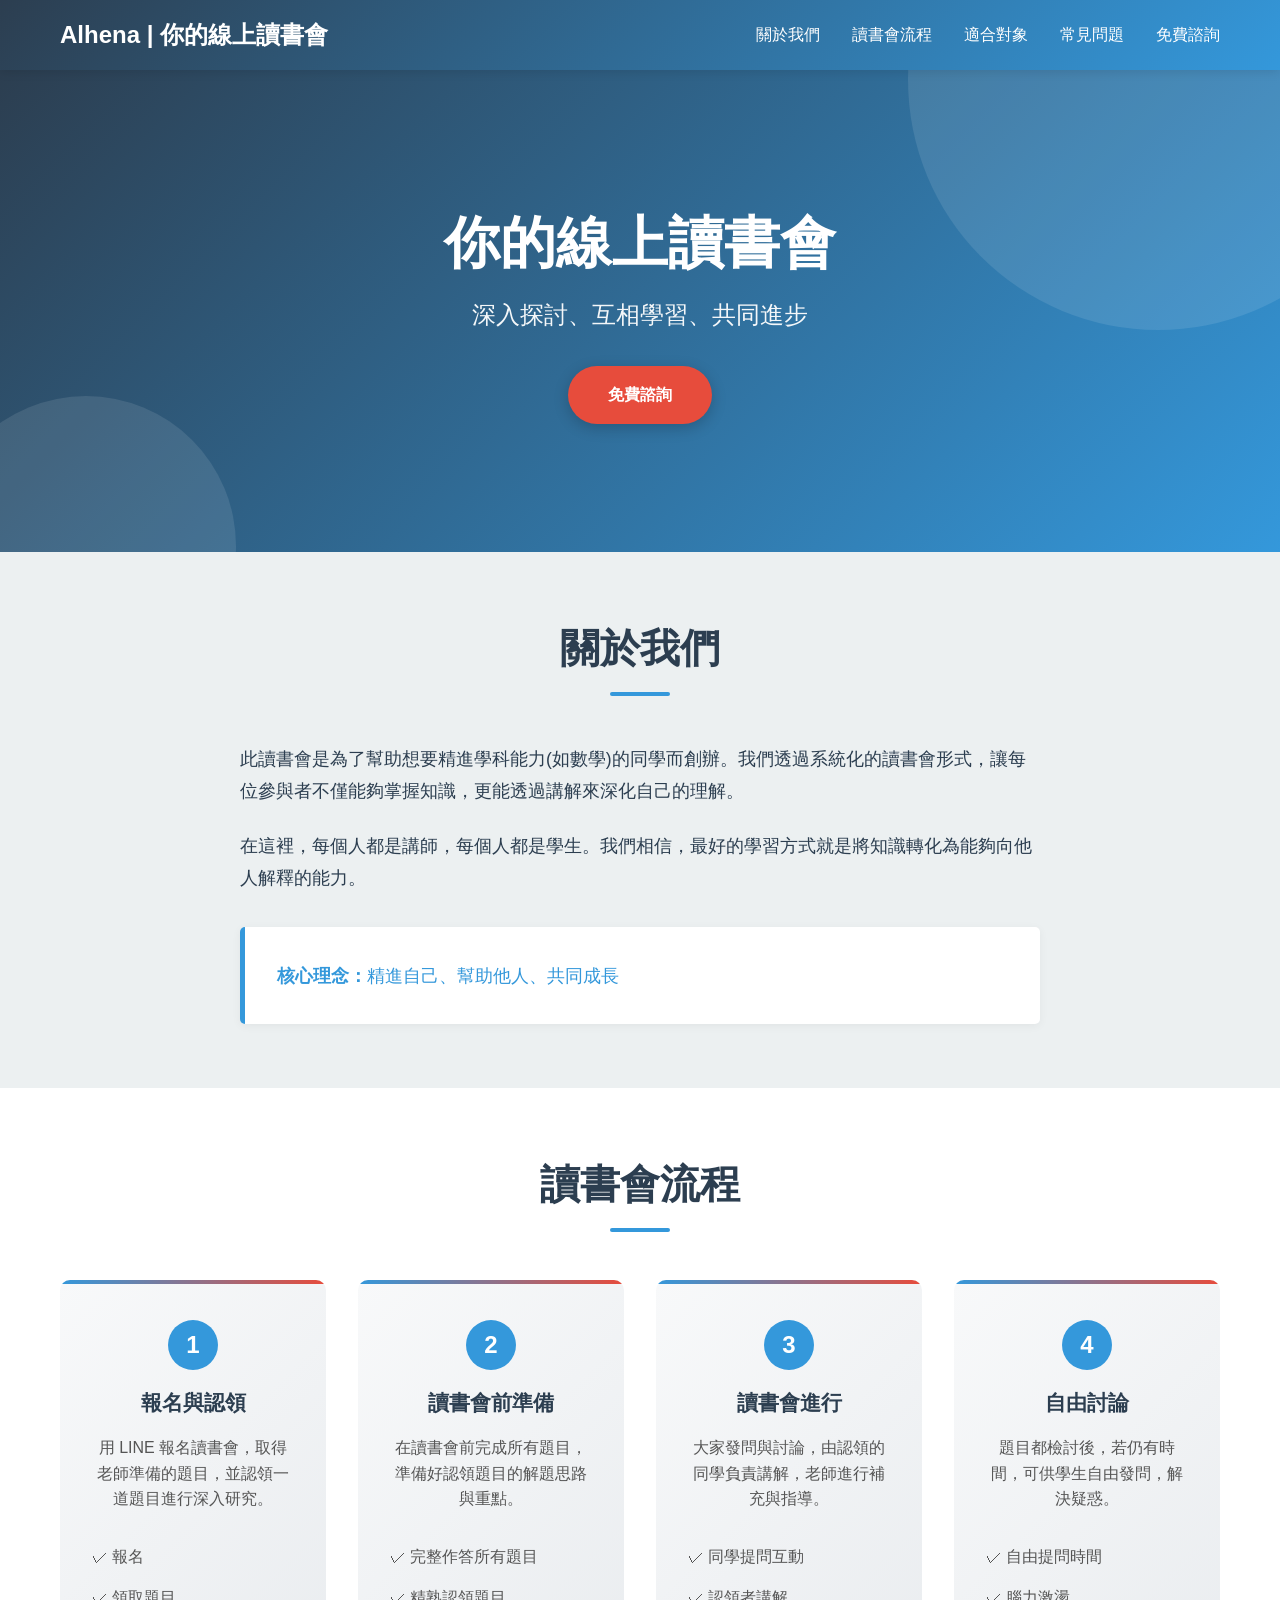
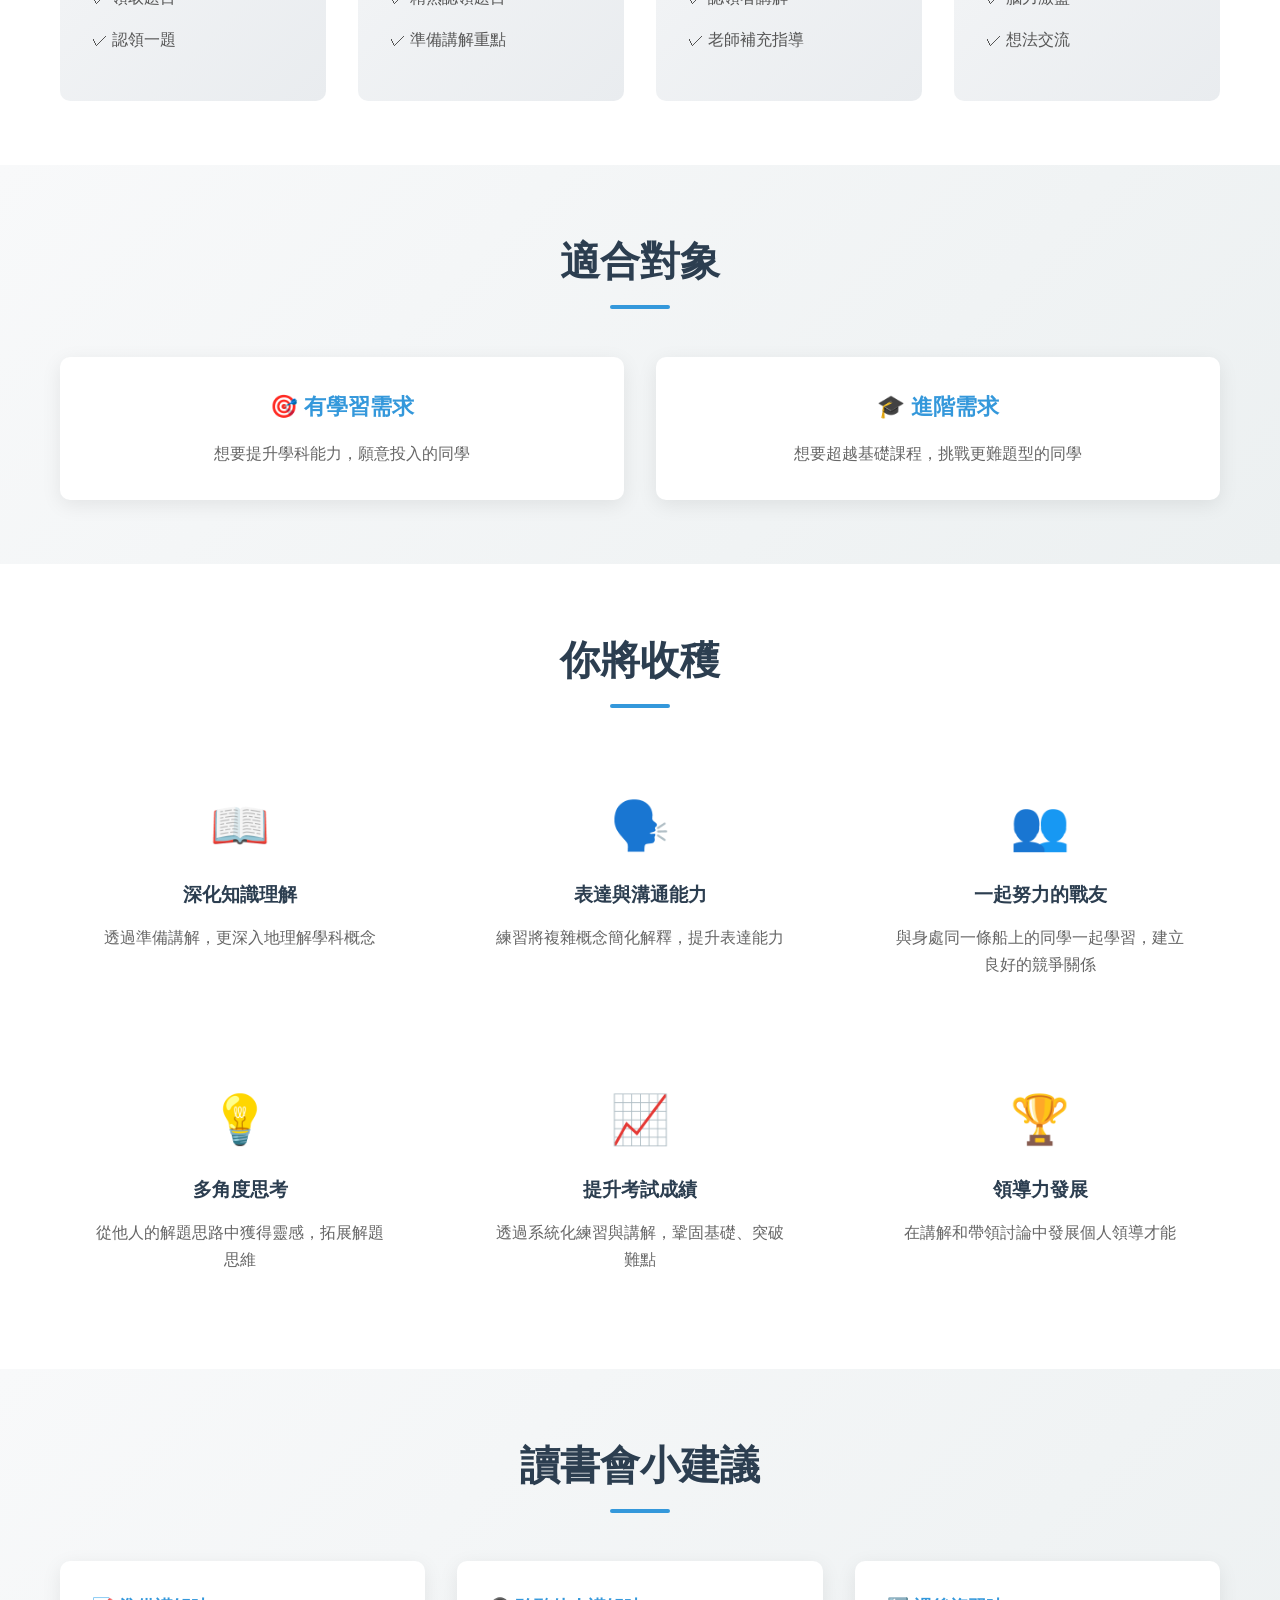
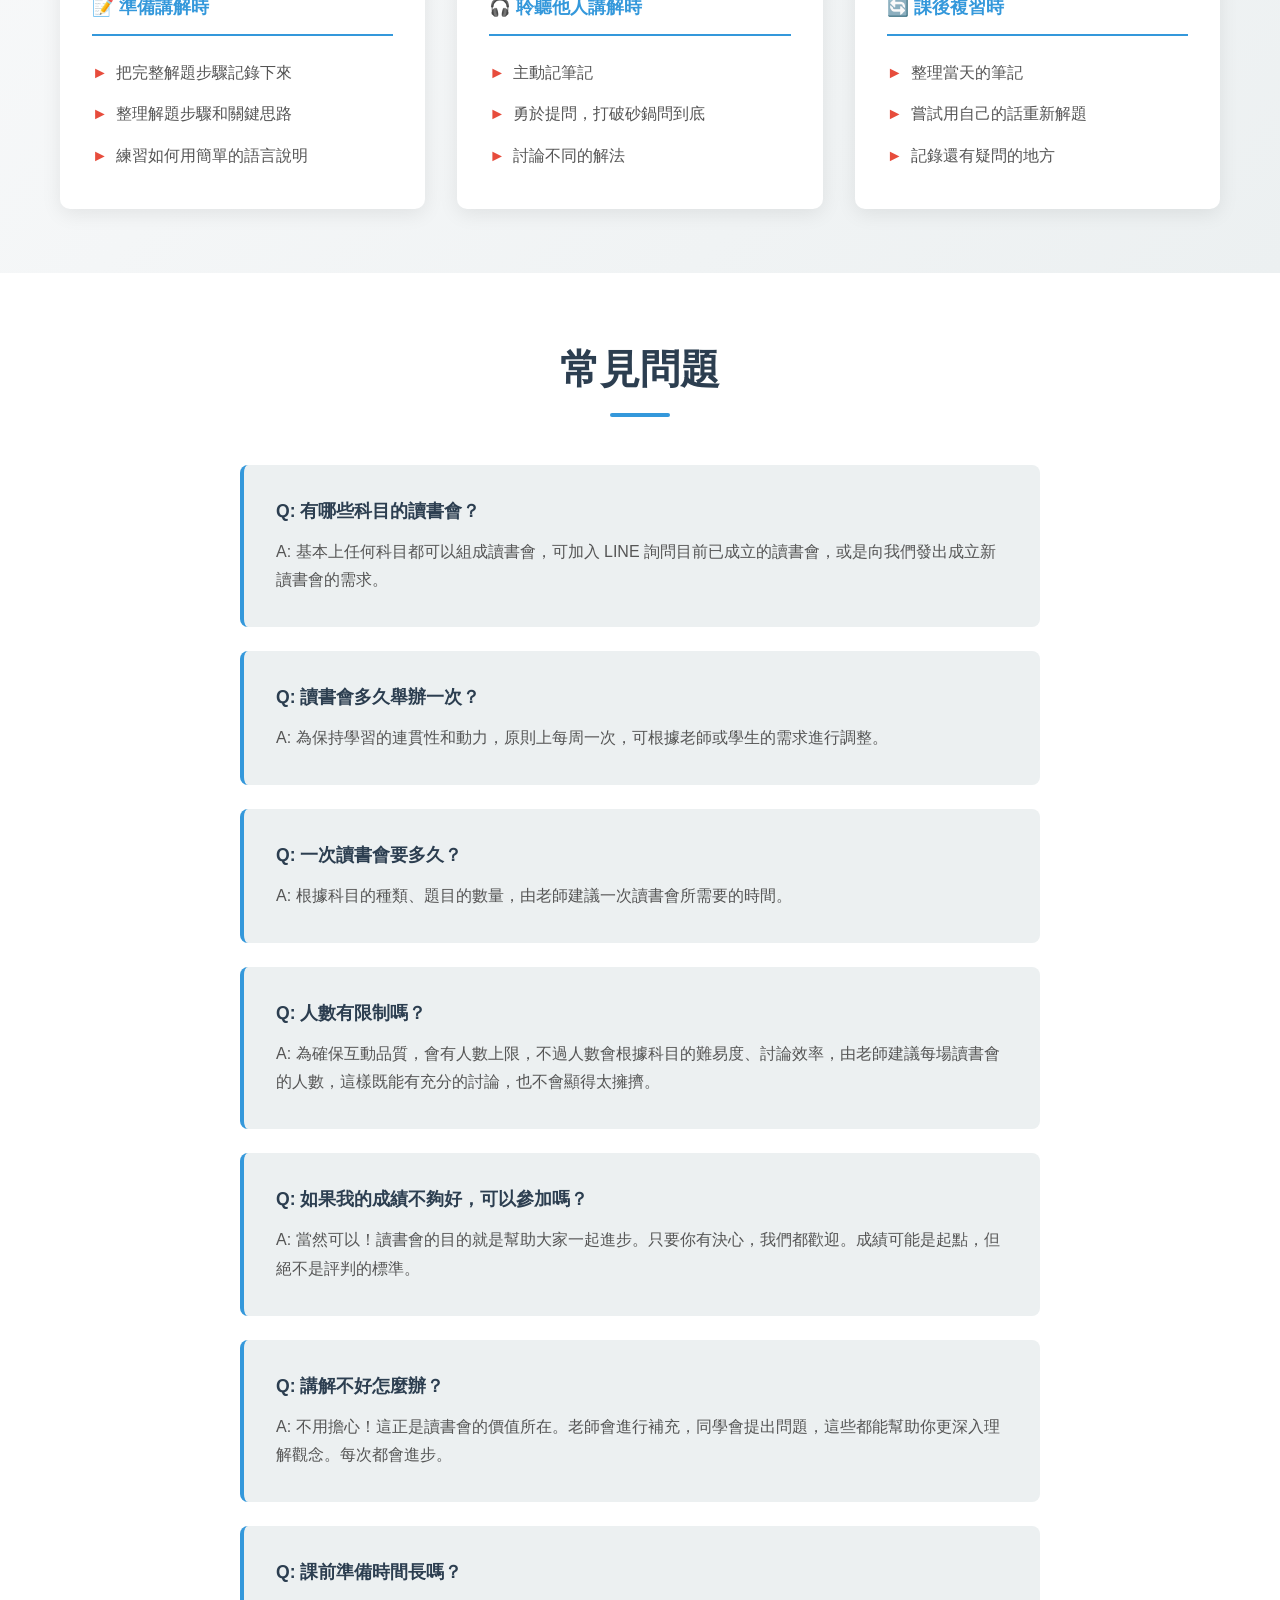
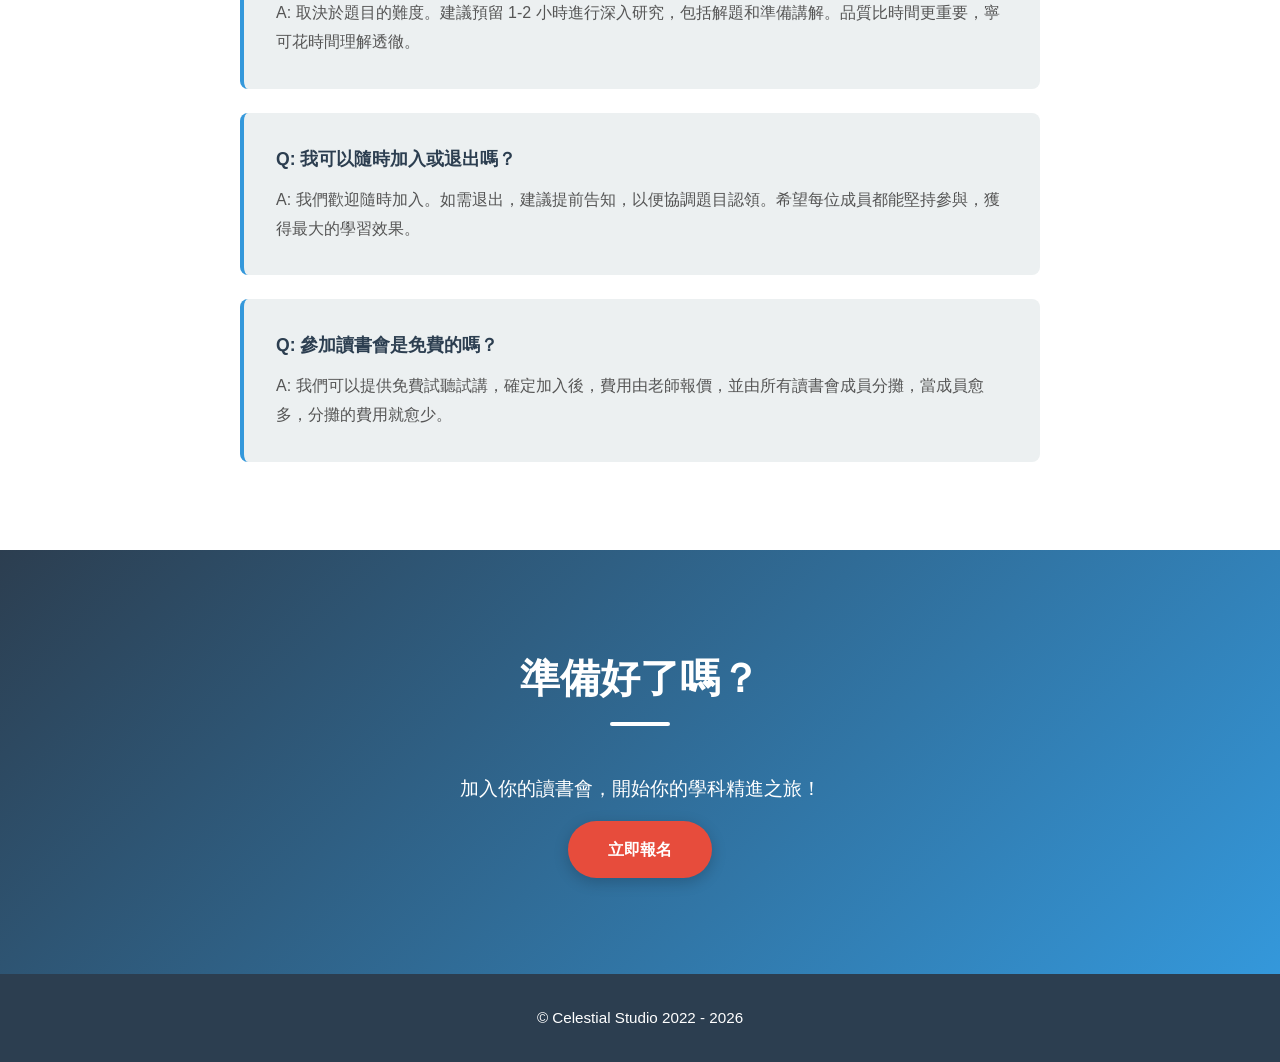
==== commit fb374d96: "improve content" ====
--- a/index.html
+++ b/index.html
@@ -4,9 +4,9 @@
 <head>
     <meta charset="UTF-8">
     <meta name="viewport" content="width=device-width, initial-scale=1.0">
-    <title>高中數學線上讀書會</title>
-    <meta name="description" content="高中數學線上讀書會｜系統化練習與同儕講解，協助學生深化數學理解、提升解題與表達能力。報名、領卷、認領題目、課前準備、到會上講解並討論。歡迎有心提升的同學加入。">
-    <meta name="keywords" content="高中數學, 讀書會, 線上讀書會, 數學練習, 題目認領, 解題講解, 學習社群">
+    <title>Alhena | 你的線上讀書會</title>
+    <meta name="description" content="線上讀書會｜提供所有科目，系統化練習與同儕講解，協助學生深化數學理解、提升解題與表達能力。報名、領卷、認領題目、課前準備、到會上講解並討論。歡迎有心提升的同學加入。">
+    <meta name="keywords" content="讀書會, 線上讀書會, 練習, 題目, 解題講解, 學習社群">
     <meta name="robots" content="index, follow">
     <link rel="canonical" href="https://r3399r.github.io/alhena/">
     <!-- Favicon -->
@@ -14,16 +14,16 @@
     <link rel="apple-touch-icon" sizes="180x180" href="favicon.png">
     <link rel="shortcut icon" href="favicon.png">
     <!-- Open Graph / Facebook -->
-    <meta property="og:title" content="高中數學線上讀書會">
-    <meta property="og:description" content="系統化練習與講解：提升數學能力、加強解題與表達。立即報名並認領題目，一起進步！">
+    <meta property="og:title" content="Alhena | 你的線上讀書會">
+    <meta property="og:description" content="系統化練習與講解：提升各科能力、加強解題與表達。立即報名並認領題目，一起進步！">
     <meta property="og:type" content="website">
     <meta property="og:url" content="https://r3399r.github.io/alhena/">
     <meta property="og:image" content="favicon.png">
     <meta property="og:locale" content="zh_TW">
     <!-- Twitter -->
     <meta name="twitter:card" content="summary_large_image">
-    <meta name="twitter:title" content="高中數學線上讀書會">
-    <meta name="twitter:description" content="系統化練習與講解：提升數學能力、加強解題與表達。立即報名並認領題目，一起進步！">
+    <meta name="twitter:title" content="Alhena | 你的線上讀書會">
+    <meta name="twitter:description" content="系統化練習與講解：提升各科能力、加強解題與表達。立即報名並認領題目，一起進步！">
     <meta name="twitter:image" content="favicon.png">
     <meta name="theme-color" content="#2c3e50">
     <link rel="stylesheet" href="styles.css">
@@ -34,18 +34,9 @@
             "@graph": [
                 {
                     "@type": "EducationalOrganization",
-                    "@id": "https://example.com/#organization",
-                    "name": "高中數學線上讀書會",
+                    "name": "Alhena | 你的線上讀書會",
                     "url": "https://r3399r.github.io/alhena/",
-                    "description": "高中數學線上讀書會｜系統化練習與同儕講解，協助學生深化數學理解、提升解題與表達能力。",
-                    "logo": https://r3399r.github.io/alhena/favicon.png",
-                    "contactPoint": [
-                        {
-                            "@type": "ContactPoint",
-                            "contactType": "information",
-                            "email": "mailto:info@example.com"
-                        }
-                    ]
+                    "description": "線上讀書會｜提供所有科目，系統化練習與同儕講解，協助學生深化數學理解、提升解題與表達能力。報名、領卷、認領題目、課前準備、到會上講解並討論。歡迎有心提升的同學加入。"
                 }
             ]
         }
@@ -56,13 +47,13 @@
     <!-- Navigation Bar -->
     <nav class="navbar">
         <div class="container">
-            <div class="logo">📐 高中數學線上讀書會</div>
+            <div class="logo">Alhena | 你的線上讀書會</div>
             <ul class="nav-links">
                 <li><a href="#about">關於我們</a></li>
                 <li><a href="#process">讀書會流程</a></li>
                 <li><a href="#benefits">適合對象</a></li>
                 <li><a href="#faq">常見問題</a></li>
-                <li><a href="https://lin.ee/Bxgey9wx" class="nav-signup" target="_blank">📝 報名</a></li>
+                <li><a href="https://lin.ee/Bxgey9wx" class="nav-signup" target="_blank">免費諮詢</a></li>
             </ul>
         </div>
     </nav>
@@ -70,9 +61,9 @@
     <!-- Hero Section -->
     <section class="hero">
         <div class="hero-content">
-            <h1>高中數學線上讀書會</h1>
+            <h1>你的線上讀書會</h1>
             <p>深入探討、互相學習、共同進步</p>
-            <a href="#process" class="cta-button">了解更多</a>
+            <a href="https://lin.ee/Bxgey9wx" class="cta-button">免費諮詢</a>
         </div>
     </section>
 
@@ -82,12 +73,10 @@
             <h2>關於我們</h2>
             <div class="about-content">
                 <p>
-                    本讀書會是為了幫助想要精進數學能力的同學而創辦。我們透過系統化的讀書會形式，
-                    讓每位參與者不僅能夠掌握知識，更能透過講解他人來深化自己的理解。
+                    此讀書會是為了幫助想要精進學科能力(如數學)的同學而創辦。我們透過系統化的讀書會形式，讓每位參與者不僅能夠掌握知識，更能透過講解來深化自己的理解。
                 </p>
                 <p>
-                    在這裡，每個人都是講師，每個人都是學生。我們相信，最好的學習方式就是
-                    將知識轉化為能夠向他人解釋的能力。
+                    在這裡，每個人都是講師，每個人都是學生。我們相信，最好的學習方式就是將知識轉化為能夠向他人解釋的能力。
                 </p>
                 <div class="highlight-box">
                     <p><strong>核心理念：</strong>精進自己、幫助他人、共同成長</p>
@@ -104,20 +93,20 @@
                 <div class="step">
                     <div class="step-number">1</div>
                     <h3>報名與認領</h3>
-                    <p>學生填寫報名表單，領取試卷，並認領一道題目進行深入研究。</p>
-                    <ul class="step-details">
-                        <li>✓ 填寫報名表單</li>
-                        <li>✓ 領取完整試卷</li>
-                        <li>✓ 認領題目</li>
+                    <p>用 LINE 報名讀書會，取得老師準備的題目，並認領一道題目進行深入研究。</p>
+                    <ul class="step-details">
+                        <li>✓ 報名</li>
+                        <li>✓ 領取題目</li>
+                        <li>✓ 認領一題</li>
                     </ul>
                 </div>
 
                 <div class="step">
                     <div class="step-number">2</div>
-                    <h3>課前準備</h3>
-                    <p>在讀書會前完成試卷，確保掌握認領題目的完整解題思路與重點。</p>
-                    <ul class="step-details">
-                        <li>✓ 完整作答試卷</li>
+                    <h3>讀書會前準備</h3>
+                    <p>在讀書會前完成所有題目，準備好認領題目的解題思路與重點。</p>
+                    <ul class="step-details">
+                        <li>✓ 完整作答所有題目</li>
                         <li>✓ 精熟認領題目</li>
                         <li>✓ 準備講解重點</li>
                     </ul>
@@ -137,11 +126,11 @@
                 <div class="step">
                     <div class="step-number">4</div>
                     <h3>自由討論</h3>
-                    <p>讀書會後仍有時間供學生自由發問，解決個人疑惑。</p>
+                    <p>題目都檢討後，若仍有時間，可供學生自由發問，解決疑惑。</p>
                     <ul class="step-details">
                         <li>✓ 自由提問時間</li>
-                        <li>✓ 一對一解惑</li>
-                        <li>✓ 經驗交流</li>
+                        <li>✓ 腦力激盪</li>
+                        <li>✓ 想法交流</li>
                     </ul>
                 </div>
             </div>
@@ -154,24 +143,8 @@
             <h2>適合對象</h2>
             <div class="benefits-grid">
                 <div class="benefit-card">
-                    <h3>🎯 學習動力足</h3>
-                    <p>想要主動提升數學能力，不怕挑戰的同學</p>
-                </div>
-                <div class="benefit-card">
-                    <h3>🤝 樂於分享</h3>
-                    <p>願意將自己的理解轉化為講解，幫助他人的同學</p>
-                </div>
-                <div class="benefit-card">
-                    <h3>💪 追求進步</h3>
-                    <p>希望透過互動學習來加深理解與應用的同學</p>
-                </div>
-                <div class="benefit-card">
-                    <h3>📚 開放心態</h3>
-                    <p>能夠虛心接納不同觀點，一起成長的同學</p>
-                </div>
-                <div class="benefit-card">
-                    <h3>⏰ 時間充裕</h3>
-                    <p>願意投入時間進行課前準備的同學</p>
+                    <h3>🎯 有學習需求</h3>
+                    <p>想要提升學科能力，願意投入的同學</p>
                 </div>
                 <div class="benefit-card">
                     <h3>🎓 進階需求</h3>
@@ -189,17 +162,17 @@
                 <div class="gain-item">
                     <div class="gain-icon">📖</div>
                     <h3>深化知識理解</h3>
-                    <p>透過準備講解，更深入地理解數學概念的本質</p>
+                    <p>透過準備講解，更深入地理解學科概念</p>
                 </div>
                 <div class="gain-item">
                     <div class="gain-icon">🗣️</div>
                     <h3>表達與溝通能力</h3>
-                    <p>練習將複雜概念簡化解釋，提升數學表達能力</p>
+                    <p>練習將複雜概念簡化解釋，提升表達能力</p>
                 </div>
                 <div class="gain-item">
                     <div class="gain-icon">👥</div>
-                    <h3>建立學習社群</h3>
-                    <p>與志同道合的同學一起學習，建立良好的同儕關係</p>
+                    <h3>一起努力的戰友</h3>
+                    <p>與身處同一條船上的同學一起學習，建立良好的競爭關係</p>
                 </div>
                 <div class="gain-item">
                     <div class="gain-icon">💡</div>
@@ -228,19 +201,17 @@
                 <div class="tip-box">
                     <h4>📝 準備講解時</h4>
                     <ul>
-                        <li>整理解題步驟和關鍵概念</li>
-                        <li>準備幾個常見的錯誤觀念</li>
-                        <li>思考如何用簡單的語言說明</li>
-                        <li>預先寫下重點在紙上</li>
+                        <li>把完整解題步驟記錄下來</li>
+                        <li>整理解題步驟和關鍵思路</li>
+                        <li>練習如何用簡單的語言說明</li>
                     </ul>
                 </div>
                 <div class="tip-box">
                     <h4>🎧 聆聽他人講解時</h4>
                     <ul>
                         <li>主動記筆記</li>
-                        <li>大膽提出疑問</li>
-                        <li>思考是否有不同的解法</li>
-                        <li>反思自己的理解程度</li>
+                        <li>勇於提問，打破砂鍋問到底</li>
+                        <li>討論不同的解法</li>
                     </ul>
                 </div>
                 <div class="tip-box">
@@ -248,17 +219,7 @@
                     <ul>
                         <li>整理當天的筆記</li>
                         <li>嘗試用自己的話重新解題</li>
-                        <li>尋找類似題型進行練習</li>
                         <li>記錄還有疑問的地方</li>
-                    </ul>
-                </div>
-                <div class="tip-box">
-                    <h4>💬 小組討論時</h4>
-                    <ul>
-                        <li>尊重每個人的想法</li>
-                        <li>鼓勵彼此大膽提出假設</li>
-                        <li>共同尋找問題的根源</li>
-                        <li>一起歡呼小成就</li>
                     </ul>
                 </div>
             </div>
@@ -271,34 +232,40 @@
             <h2>常見問題</h2>
             <div class="faq-content">
                 <div class="faq-item">
+                    <h3>Q: 有哪些科目的讀書會？</h3>
+                    <p>A: 基本上任何科目都可以組成讀書會，可加入 LINE 詢問目前已成立的讀書會，或是向我們發出成立新讀書會的需求。</p>
+                </div>
+                <div class="faq-item">
                     <h3>Q: 讀書會多久舉辦一次？</h3>
-                    <p>A: 時間安排可根據參與者的需求進行調整。建議每周或雙周舉辦一次，
-                        保持學習的連貫性和動力。</p>
+                    <p>A: 為保持學習的連貫性和動力，原則上每周一次，可根據老師或學生的需求進行調整。</p>
+                </div>
+                <div class="faq-item">
+                    <h3>Q: 一次讀書會要多久？</h3>
+                    <p>A: 根據科目的種類、題目的數量，由老師建議一次讀書會所需要的時間。</p>
                 </div>
                 <div class="faq-item">
                     <h3>Q: 人數有限制嗎？</h3>
-                    <p>A: 為了確保互動品質，建議每場讀書會人數控制在 10-15 人左右，
-                        這樣既能有充分的討論，也不會顯得太擁擠。</p>
+                    <p>A: 為確保互動品質，會有人數上限，不過人數會根據科目的難易度、討論效率，由老師建議每場讀書會的人數，這樣既能有充分的討論，也不會顯得太擁擠。</p>
                 </div>
                 <div class="faq-item">
                     <h3>Q: 如果我的成績不夠好，可以參加嗎？</h3>
-                    <p>A: 當然可以！讀書會的目的就是幫助大家一起進步。只要你有決心學好數學，
-                        我們都歡迎。成績只是起點，不是評判的標準。</p>
+                    <p>A: 當然可以！讀書會的目的就是幫助大家一起進步。只要你有決心，我們都歡迎。成績可能是起點，但絕不是評判的標準。</p>
                 </div>
                 <div class="faq-item">
                     <h3>Q: 講解不好怎麼辦？</h3>
-                    <p>A: 不用擔心！這正是讀書會的價值所在。老師會進行補充，同學會提出問題，
-                        這些都能幫助你改進講解方式。每次都會進步。</p>
+                    <p>A: 不用擔心！這正是讀書會的價值所在。老師會進行補充，同學會提出問題，這些都能幫助你更深入理解觀念。每次都會進步。</p>
                 </div>
                 <div class="faq-item">
                     <h3>Q: 課前準備時間長嗎？</h3>
-                    <p>A: 取決於題目的難度。建議預留 1-2 小時進行深入研究，包括解題和準備講解。
-                        質量比時間更重要，寧可花時間理解透徹。</p>
+                    <p>A: 取決於題目的難度。建議預留 1-2 小時進行深入研究，包括解題和準備講解。品質比時間更重要，寧可花時間理解透徹。</p>
                 </div>
                 <div class="faq-item">
                     <h3>Q: 我可以隨時加入或退出嗎？</h3>
-                    <p>A: 我們歡迎隨時加入。如需退出，建議提前告知，以便協調題目認領。
-                        希望每位成員都能堅持參與，獲得最大的學習效果。</p>
+                    <p>A: 我們歡迎隨時加入。如需退出，建議提前告知，以便協調題目認領。希望每位成員都能堅持參與，獲得最大的學習效果。</p>
+                </div>
+                <div class="faq-item">
+                    <h3>Q: 參加讀書會是免費的嗎？</h3>
+                    <p>A: 我們可以提供免費試聽試講，確定加入後，費用由老師報價，並由所有讀書會成員分攤，當成員愈多，分攤的費用就愈少。</p>
                 </div>
             </div>
         </div>
@@ -308,7 +275,7 @@
     <section class="contact">
         <div class="container">
             <h2>準備好了嗎？</h2>
-            <p>加入我們的高中數學讀書會，開始你的數學進階之旅！</p>
+            <p>加入你的讀書會，開始你的學科精進之旅！</p>
             <a href="https://lin.ee/Bxgey9wx" class="cta-button" target="_blank">立即報名</a>
         </div>
     </section>
